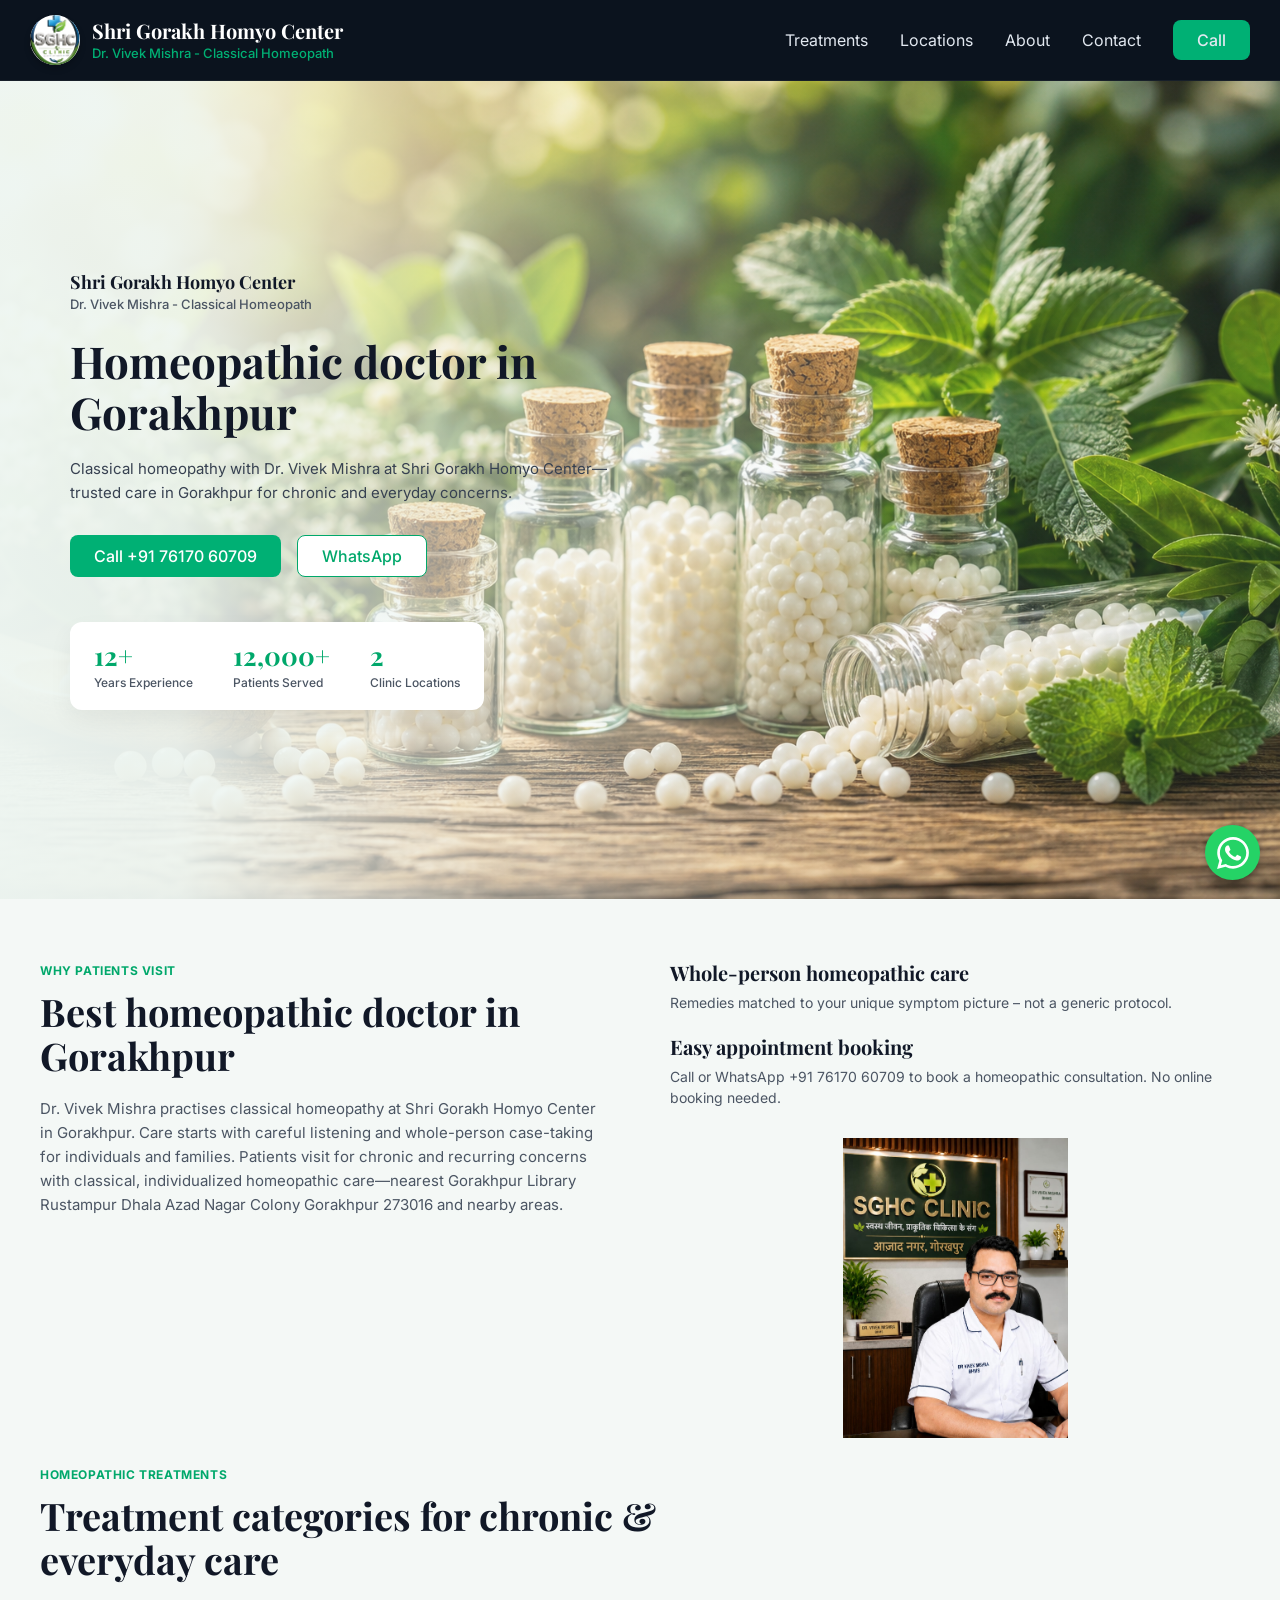
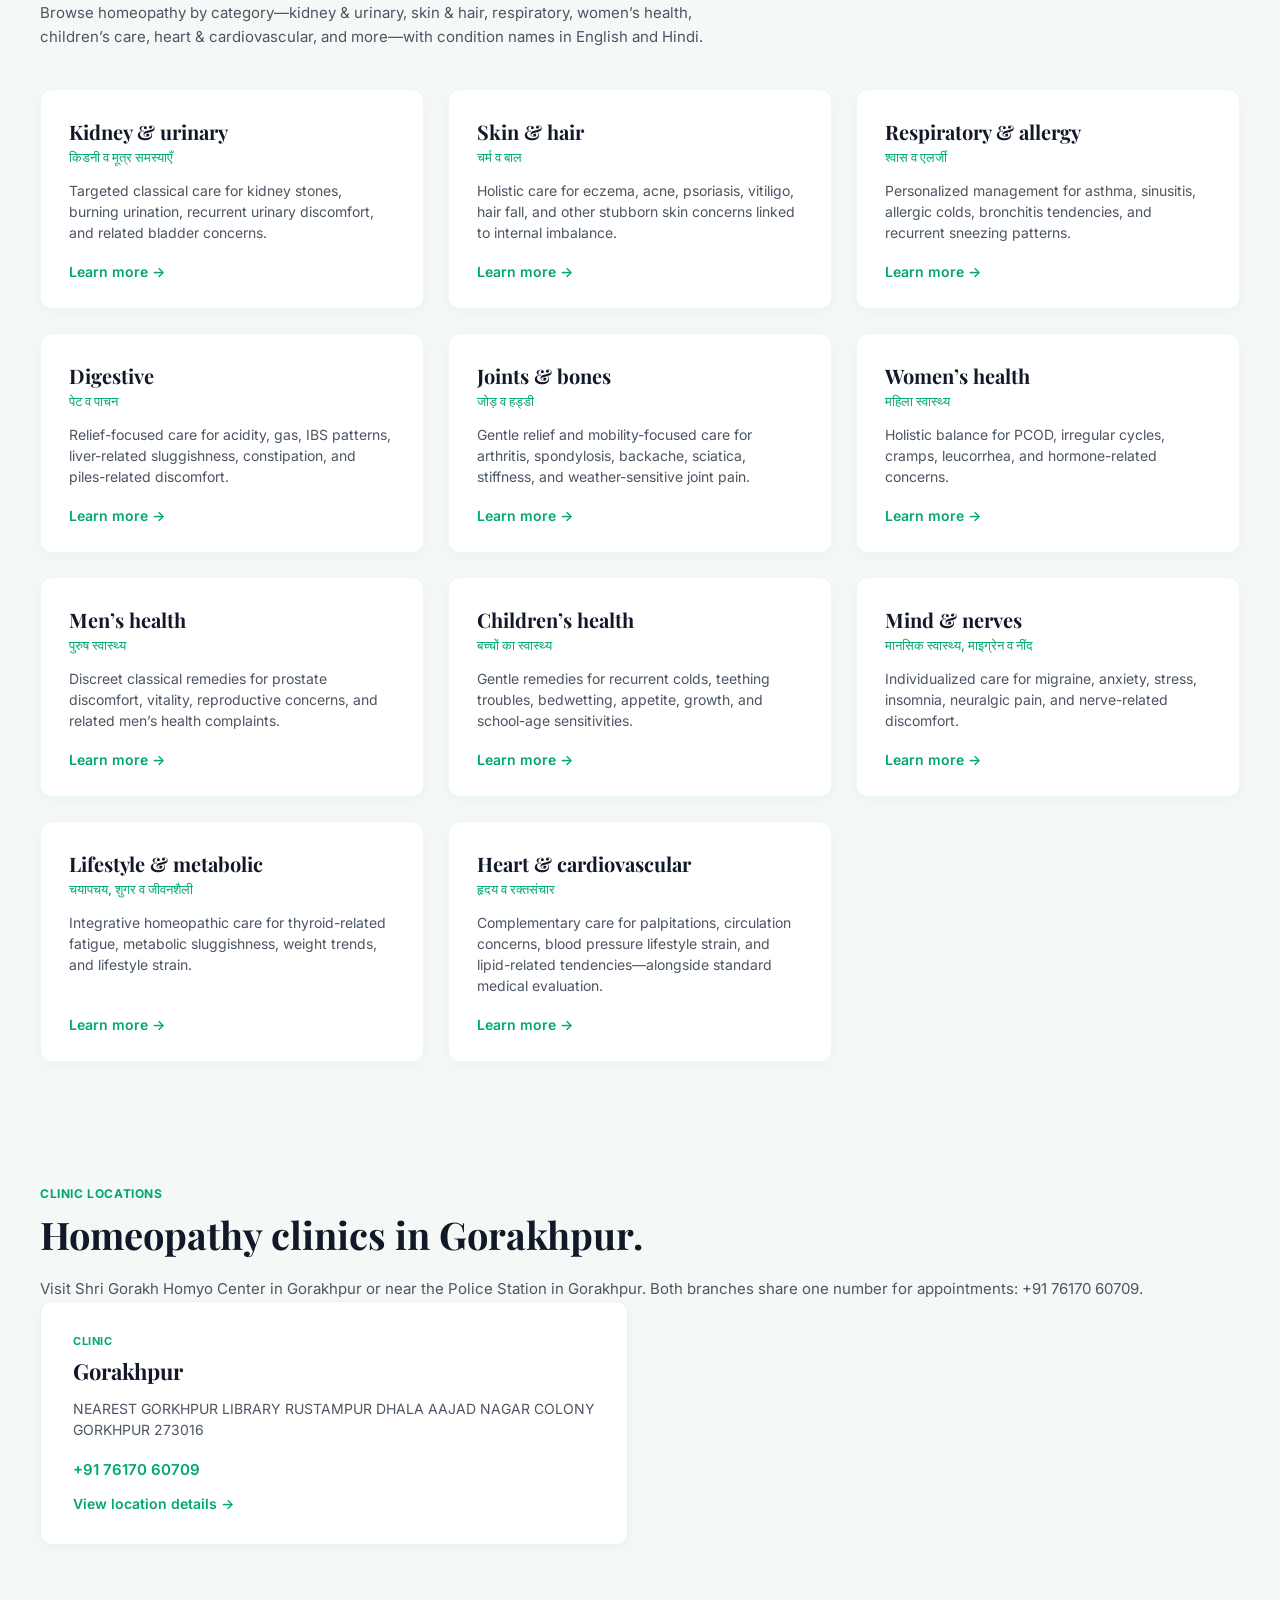
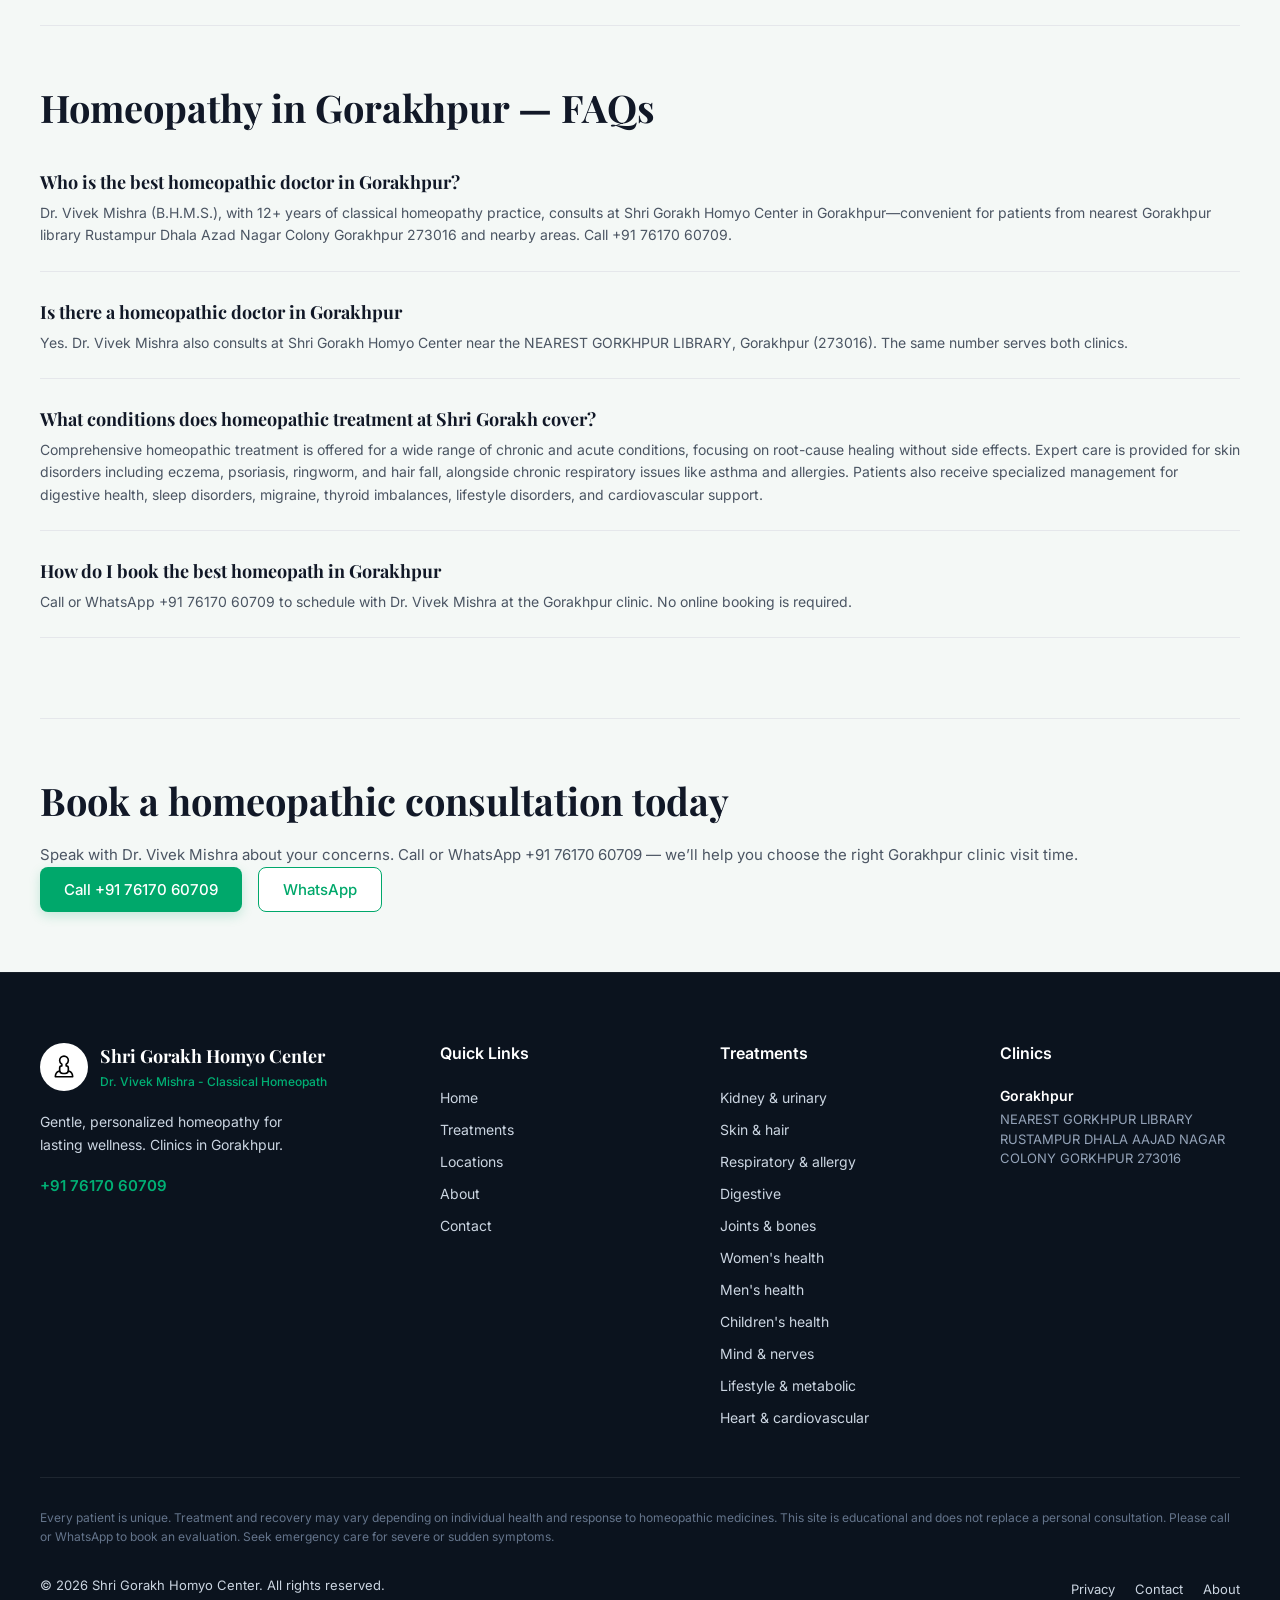
==== index.html @ b153a667 "ga" ====
<!DOCTYPE html>
<html lang="en">

<head>
    <meta charset="UTF-8">
    <meta name="viewport" content="width=device-width, initial-scale=1.0">
    <title>Shri Gorakh Homyo Center</title>
    <link
        href="https://fonts.googleapis.com/css2?family=Playfair+Display:wght@500;700&family=Inter:wght@400;500;600&display=swap"
        rel="stylesheet">
    <link rel="stylesheet" href="css/style.css">

</head>

<body>

    <header>
        <div class="brand-container">
            <div class="logo-wrapper">
                <a href="index.html">
                    <img src="image/logo.png" alt="Clinic Logo">
                </a>
            </div>
            <div class="brand-text">
                <h1>Shri Gorakh Homyo Center</h1>
                <p>Dr. Vivek Mishra - Classical Homeopath</p>
            </div>
        </div>

        <nav class="nav-links">
            <a href="treatments.html">Treatments</a>
            <a href="locations.html">Locations</a>
            <a href="about.html">About</a>
            <a href="contact.html">Contact</a>
            <a href="tel:+917617060709" class="btn-call">Call</a>
        </nav>

        <button class="menu-toggle" id="menuToggle" aria-label="Toggle Menu">
            <span></span>
            <span></span>
            <span></span>
        </button>
    </header>

    <div class="mobile-dropdown" id="mobileDropdown">
        <a href="treatments.html" class="nav-item">Treatments</a>
        <a href="locations.html" class="nav-item">Locations</a>
        <a href="about.html" class="nav-item">About</a>
        <a href="contact.html" class="nav-item">Contact</a>
        <a href="tel:+917617060709" class="btn-call">Call +91 76170 60709</a>
    </div>

    <section class="hero-section">
        <div class="hero-container">
            <div class="hero-content">
                <div class="hero-subtitle-top">Shri Gorakh Homyo Center</div>
                <div class="hero-doctor-name">Dr. Vivek Mishra - Classical Homeopath</div>

                <h1 class="hero-title">Homeopathic doctor in Gorakhpur</h1>

                <p class="hero-description">
                    Classical homeopathy with Dr. Vivek Mishra at Shri Gorakh Homyo Center—trusted care in Gorakhpur for
                    chronic and everyday concerns.
                </p>

                <div class="hero-buttons">
                    <a href="tel:+917617060709" class="btn-call">Call +91 76170 60709</a>
                    <a href="https://wa.me/917617060709" class="btn-whatsapp" target="_blank">WhatsApp</a>
                </div>

                <div class="hero-stats">
                    <div class="stat-item">
                        <span class="stat-number">12+</span>
                        <span class="stat-label">Years Experience</span>
                    </div>
                    <div class="stat-item">
                        <span class="stat-number">12,000+</span>
                        <span class="stat-label">Patients Served</span>
                    </div>
                    <div class="stat-item">
                        <span class="stat-number">2</span>
                        <span class="stat-label">Clinic Locations</span>
                    </div>
                </div>
            </div>
        </div>
    </section>


    <section class="clinic-sections-wrapper" id="treatments">
        <div class="why-visit-container">
            <div class="why-visit-left">
                <span class="section-tag">WHY PATIENTS VISIT</span>
                <h2 class="section-main-title">Best homeopathic doctor in Gorakhpur</h2>
                <p class="section-main-desc">
                    Dr. Vivek Mishra practises classical homeopathy at Shri Gorakh Homyo Center in Gorakhpur. Care
                    starts with careful listening and whole-person case-taking for individuals and families. Patients
                    visit for chronic and recurring concerns with classical, individualized homeopathic care—nearest
                    Gorakhpur Library Rustampur Dhala Azad Nagar Colony Gorakhpur 273016 and nearby areas. </p>
            </div>
            <div class="why-visit-right">
                <div class="feature-item">
                    <h3>Whole-person homeopathic care</h3>
                    <p>Remedies matched to your unique symptom picture – not a generic protocol.</p>
                </div>

                <div class="feature-item">
                    <h3>Easy appointment booking</h3>
                    <p>Call or WhatsApp +91 76170 60709 to book a homeopathic consultation. No online booking needed.
                    </p>
                </div>

                <!-- Added Image Container -->
                <div class="clinic-image-item">
                    <img src="image/image.jpeg" alt="Dr. Vivek Mishra consulting family at Shri Gorakh Homyo Center"
                        class="why-visit-img">
                </div>
            </div>
        </div>

        <div class="treatments-container">
            <div class="treatments-header">
                <span class="section-tag">HOMEOPATHIC TREATMENTS</span>
                <h2 class="section-main-title">Treatment categories for chronic & everyday care</h2>
                <p class="section-main-desc">
                    Browse homeopathy by category—kidney & urinary, skin & hair, respiratory, women’s health, children’s
                    care, heart & cardiovascular, and more—with condition names in English and Hindi.
                </p>
            </div>

            <div class="treatment-grid">
                <div class="treatment-card">
                    <h3>Kidney & urinary</h3>
                    <span class="hindi-text">किडनी व मूत्र समस्याएँ</span>
                    <p>Targeted classical care for kidney stones, burning urination, recurrent urinary discomfort, and
                        related bladder concerns.</p>
                    <a href="#learn-more" class="learn-more-link">Learn more &rarr;</a>
                </div>

                <div class="treatment-card">
                    <h3>Skin & hair</h3>
                    <span class="hindi-text">चर्म व बाल</span>
                    <p>Holistic care for eczema, acne, psoriasis, vitiligo, hair fall, and other stubborn skin concerns
                        linked to internal imbalance.</p>
                    <a href="#learn-more" class="learn-more-link">Learn more &rarr;</a>
                </div>

                <div class="treatment-card">
                    <h3>Respiratory & allergy</h3>
                    <span class="hindi-text">श्वास व एलर्जी</span>
                    <p>Personalized management for asthma, sinusitis, allergic colds, bronchitis tendencies, and
                        recurrent sneezing patterns.</p>
                    <a href="#learn-more" class="learn-more-link">Learn more &rarr;</a>
                </div>

                <div class="treatment-card">
                    <h3>Digestive</h3>
                    <span class="hindi-text">पेट व पाचन</span>
                    <p>Relief-focused care for acidity, gas, IBS patterns, liver-related sluggishness, constipation, and
                        piles-related discomfort.</p>
                    <a href="#learn-more" class="learn-more-link">Learn more &rarr;</a>
                </div>

                <div class="treatment-card">
                    <h3>Joints & bones</h3>
                    <span class="hindi-text">जोड़ व हड्डी</span>
                    <p>Gentle relief and mobility-focused care for arthritis, spondylosis, backache, sciatica,
                        stiffness, and weather-sensitive joint pain.</p>
                    <a href="#learn-more" class="learn-more-link">Learn more &rarr;</a>
                </div>

                <div class="treatment-card">
                    <h3>Women’s health</h3>
                    <span class="hindi-text">महिला स्वास्थ्य</span>
                    <p>Holistic balance for PCOD, irregular cycles, cramps, leucorrhea, and hormone-related concerns.
                    </p>
                    <a href="#learn-more" class="learn-more-link">Learn more &rarr;</a>
                </div>

                <div class="treatment-card">
                    <h3>Men’s health</h3>
                    <span class="hindi-text">पुरुष स्वास्थ्य</span>
                    <p>Discreet classical remedies for prostate discomfort, vitality, reproductive concerns, and related
                        men’s health complaints.</p>
                    <a href="#learn-more" class="learn-more-link">Learn more &rarr;</a>
                </div>

                <div class="treatment-card">
                    <h3>Children’s health</h3>
                    <span class="hindi-text">बच्चों का स्वास्थ्य</span>
                    <p>Gentle remedies for recurrent colds, teething troubles, bedwetting, appetite, growth, and
                        school-age sensitivities.</p>
                    <a href="#learn-more" class="learn-more-link">Learn more &rarr;</a>
                </div>

                <div class="treatment-card">
                    <h3>Mind & nerves</h3>
                    <span class="hindi-text">मानसिक स्वास्थ्य, माइग्रेन व नींद</span>
                    <p>Individualized care for migraine, anxiety, stress, insomnia, neuralgic pain, and nerve-related
                        discomfort.</p>
                    <a href="#learn-more" class="learn-more-link">Learn more &rarr;</a>
                </div>

                <div class="treatment-card">
                    <h3>Lifestyle & metabolic</h3>
                    <span class="hindi-text">चयापचय, शुगर व जीवनशैली</span>
                    <p>Integrative homeopathic care for thyroid-related fatigue, metabolic sluggishness, weight trends,
                        and lifestyle strain.</p>
                    <a href="#learn-more" class="learn-more-link">Learn more &rarr;</a>
                </div>

                <div class="treatment-card">
                    <h3>Heart & cardiovascular</h3>
                    <span class="hindi-text">हृदय व रक्तसंचार</span>
                    <p>Complementary care for palpitations, circulation concerns, blood pressure lifestyle strain, and
                        lipid-related tendencies—alongside standard medical evaluation.</p>
                    <a href="#learn-more" class="learn-more-link">Learn more &rarr;</a>
                </div>
            </div>
        </div>
    </section>

    <style>
        /* CSS to style the newly added image nicely within your layout */
        .why-visit-right {
            display: flex;
            flex-direction: column;
            gap: 20px;
        }

        .clinic-image-item {
            width: 100%;
            margin-top: 10px;
            border-radius: 8px;
            overflow: hidden;
        }

        .why-visit-img {
            width: 100%;
            height: 300px;
            display: block;
            object-fit: contain;
            border-radius: 8px;
        }
    </style>

    <!-- Clinic Locations, FAQ & Booking Section -->
    <div class="clinic-complete-section" id="locations">

        <!-- 1. Clinic Locations Section -->
        <div class="locations-wrapper">
            <span class="section-tag">CLINIC LOCATIONS</span>
            <h2 class="section-main-title">Homeopathy clinics in Gorakhpur.</h2>
            <p class="section-main-desc">
                Visit Shri Gorakh Homyo Center in Gorakhpur or near the Police Station in Gorakhpur. Both branches share
                one number for appointments: +91 76170 60709.
            </p>

            <div class="location-cards-grid">
                <!-- Card 1: Gorakhpur -->
                <div class="location-card">
                    <span class="card-tag">CLINIC</span>
                    <h3>Gorakhpur</h3>
                    <p class="address-text">NEAREST GORKHPUR LIBRARY RUSTAMPUR DHALA AAJAD NAGAR COLONY GORKHPUR 273016
                    </p>
                    <a href="tel:+917617060709" class="phone-link">+91 76170 60709</a>
                    <a href="#gorakhpur-details" class="details-link">View location details &rarr;</a>
                </div>
            </div>
        </div>

        <!-- 2. FAQs Section -->
        <div class="faq-wrapper" id="about">
            <h2 class="section-main-title faq-main-title">Homeopathy in Gorakhpur — FAQs</h2>

            <div class="faq-list">
                <!-- FAQ Item 1 -->
                <div class="faq-item">
                    <h3>Who is the best homeopathic doctor in Gorakhpur?</h3>
                    <p>Dr. Vivek Mishra (B.H.M.S.), with 12+ years of classical homeopathy practice, consults at Shri
                        Gorakh Homyo Center in Gorakhpur—convenient for patients from nearest Gorakhpur library
                        Rustampur Dhala Azad Nagar Colony Gorakhpur 273016 and nearby areas. Call +91 76170 60709.</p>
                </div>



                <!-- FAQ Item 2 -->
                <div class="faq-item">
                    <h3>Is there a homeopathic doctor in Gorakhpur</h3>
                    <p>Yes. Dr. Vivek Mishra also consults at Shri Gorakh Homyo Center near the NEAREST GORKHPUR
                        LIBRARY, Gorakhpur (273016). The same number serves both clinics.</p>
                </div>

                <!-- FAQ Item 4 -->
                <div class="faq-item">
                    <h3>What conditions does homeopathic treatment at Shri Gorakh cover?</h3>
                    <p>Comprehensive homeopathic treatment is offered for a wide range of chronic and acute conditions,
                        focusing on root-cause healing without side effects. Expert care is provided for skin disorders
                        including eczema, psoriasis, ringworm, and hair fall, alongside chronic respiratory issues like
                        asthma and allergies. Patients also receive specialized management for digestive health, sleep
                        disorders, migraine, thyroid imbalances, lifestyle disorders, and cardiovascular support.</p>
                </div>

                <!-- FAQ Item 5 -->
                <div class="faq-item">
                    <h3>How do I book the best homeopath in Gorakhpur</h3>
                    <p>Call or WhatsApp +91 76170 60709 to schedule with Dr. Vivek Mishra at the Gorakhpur clinic. No
                        online booking is required.</p>
                </div>
            </div>
        </div>

        <!-- 3. Final Call to Action Section -->
        <div class="cta-banner" id="contact">
            <h2 class="section-main-title">Book a homeopathic consultation today</h2>
            <p class="section-main-desc">
                Speak with Dr. Vivek Mishra about your concerns. Call or WhatsApp +91 76170 60709 — we’ll help you
                choose the right Gorakhpur clinic visit time.
            </p>
            <div class="cta-buttons">
                <a href="tel:+917617060709" class="btn btn-call">Call +91 76170 60709</a>
                <a href="https://wa.me/917617060709" class="btn btn-whatsapp" target="_blank">WhatsApp</a>
            </div>
        </div>

    </div>

    <!-- Footer Section HTML -->
    <footer class="site-footer">
        <div class="footer-container">

            <!-- Top Columns -->
            <div class="footer-top">

                <!-- Column 1: Brand Info -->
                <div class="footer-brand">
                    <div class="footer-logo-row">
                        <div class="footer-logo-icon">
                            <svg viewBox='0 0 24 24' fill='none' stroke='#000000' stroke-width='1.5'
                                stroke-linecap='round' stroke-linejoin='round' xmlns='http://www.w3.org/2000/svg'
                                width="26" height="26">
                                <path
                                    d='M12 2a4 4 0 0 0-4 4c0 1.5.8 2.8 2 3.5V11a2 2 0 0 0-2 2v2a3 3 0 0 0 3 3h2a3 3 0 0 0 3-3v-2a2 2 0 0 0-2-2v-1.5c1.2-.7 2-2 2-3.5a4 4 0 0 0-4-4z' />
                                <path d='M7 16c-2 1-3 3-3 5h16c0-2-1-4-3-5' />
                            </svg>
                        </div>
                        <div class="footer-brand-text">
                            <h3>Shri Gorakh Homyo Center</h3>
                            <span>Dr. Vivek Mishra - Classical Homeopath</span>
                        </div>
                    </div>
                    <p class="footer-desc">Gentle, personalized homeopathy for lasting wellness. Clinics in Gorakhpur.
                    </p>
                    <a href="tel:+917617060709" class="footer-phone">+91 76170 60709</a>
                </div>

                <!-- Column 2: Quick Links -->
                <div>
                    <h4 class="footer-heading">Quick Links</h4>
                    <ul class="footer-links">
                        <li><a href="#">Home</a></li>
                        <li><a href="#treatments">Treatments</a></li>
                        <li><a href="#locations">Locations</a></li>
                        <li><a href="#about">About</a></li>
                        <li><a href="#contact">Contact</a></li>
                    </ul>
                </div>

                <!-- Column 3: Treatments -->
                <div>
                    <h4 class="footer-heading">Treatments</h4>
                    <ul class="footer-links">
                        <li><a href="#treatments">Kidney & urinary</a></li>
                        <li><a href="#treatments">Skin & hair</a></li>
                        <li><a href="#treatments">Respiratory & allergy</a></li>
                        <li><a href="#treatments">Digestive</a></li>
                        <li><a href="#treatments">Joints & bones</a></li>
                        <li><a href="#treatments">Women's health</a></li>
                        <li><a href="#treatments">Men's health</a></li>
                        <li><a href="#treatments">Children's health</a></li>
                        <li><a href="#treatments">Mind & nerves</a></li>
                        <li><a href="#treatments">Lifestyle & metabolic</a></li>
                        <li><a href="#treatments">Heart & cardiovascular</a></li>
                    </ul>
                </div>

                <!-- Column 4: Clinics -->
                <div>
                    <h4 class="footer-heading">Clinics</h4>
                    <div class="clinic-location">
                        <h4>Gorakhpur</h4>
                        <p>NEAREST GORKHPUR LIBRARY RUSTAMPUR DHALA AAJAD NAGAR COLONY GORKHPUR 273016</p>
                    </div>
                </div>

            </div>

            <div class="footer-divider"></div>

            <!-- Bottom Section -->
            <div class="footer-bottom">
                <p class="footer-disclaimer">
                    Every patient is unique. Treatment and recovery may vary depending on individual health and response
                    to homeopathic medicines. This site is educational and does not replace a personal consultation.
                    Please call or WhatsApp to book an evaluation. Seek emergency care for severe or sudden symptoms.
                </p>

                <div class="footer-meta">
                    <div class="copyright">
                        <p>&copy; <span id="currentYear">2026</span> Shri Gorakh Homyo Center. All rights reserved.</p>
                    </div>

                    <div class="bottom-links">
                        <a href="#about">Privacy</a>
                        <a href="#contact">Contact</a>
                        <a href="#about">About</a>
                    </div>
                </div>
            </div>

        </div>
    </footer>

    <!-- Floating WhatsApp Button -->
    <a href="https://wa.me/917617060709" class="whatsapp-float" target="_blank" aria-label="WhatsApp Chat">
        <svg viewBox="0 0 24 24">
            <path
                d="M.057 24l1.687-6.163c-1.041-1.804-1.588-3.849-1.587-5.946.003-6.556 5.338-11.891 11.893-11.891 3.181.001 6.167 1.24 8.413 3.488 2.245 2.248 3.481 5.236 3.48 8.414-.003 6.557-5.338 11.892-11.893 11.892-1.99-.001-3.951-.5-5.688-1.448l-6.305 1.654zm6.597-3.807c1.676.995 3.276 1.591 5.392 1.592 5.448 0 9.886-4.434 9.889-9.885.002-5.462-4.415-9.89-9.881-9.892-5.452 0-9.887 4.434-9.889 9.884-.001 2.225.651 3.891 1.746 5.634l-.999 3.648 3.742-.981zm11.387-5.464c-.074-.124-.272-.198-.57-.347-.297-.149-1.758-.868-2.031-.967-.272-.099-.47-.149-.669.198-.198.347-.764.967-.937 1.165-.173.198-.347.223-.644.074-.297-.149-1.255-.462-2.39-1.475-.883-.788-1.48-1.761-1.653-2.059-.173-.297-.018-.458.13-.606.134-.133.297-.347.446-.521.151-.172.2-.296.3-.495.099-.198.05-.372-.025-.521-.075-.148-.669-1.611-.916-2.206-.242-.579-.487-.501-.669-.51l-.57-.01c-.198 0-.52.074-.792.372s-1.04 1.016-1.04 2.479 1.065 2.876 1.213 3.074c.149.198 2.095 3.2 5.076 4.487.709.306 1.263.489 1.694.626.712.226 1.36.194 1.872.118.571-.085 1.758-.719 2.006-1.413.248-.695.248-1.29.173-1.414z" />
        </svg>
    </a>

    <!-- JavaScript for dynamic year & smooth scroll functionality -->
    <script>
        document.addEventListener("DOMContentLoaded", function () {
            // Auto-update copyright year
            const yearElement = document.getElementById("currentYear");
            if (yearElement) {
                yearElement.textContent = new Date().getFullYear();
            }

            // Mobile menu toggle functionality
            const menuToggle = document.getElementById('menuToggle');
            const mobileDropdown = document.getElementById('mobileDropdown');

            if (menuToggle && mobileDropdown) {
                menuToggle.addEventListener('click', () => {
                    menuToggle.classList.toggle('active');
                    mobileDropdown.classList.toggle('active');
                });

                // Close mobile dropdown when a link inside it is clicked
                mobileDropdown.querySelectorAll('a').forEach(link => {
                    link.addEventListener('click', () => {
                        menuToggle.classList.remove('active');
                        mobileDropdown.classList.remove('active');
                    });
                });
            }

            // Smooth scroll for anchor links
            document.querySelectorAll('a[href^="#"]').forEach(anchor => {
                anchor.addEventListener('click', function (e) {
                    const targetId = this.getAttribute('href');
                    if (targetId === '#') return;

                    const target = document.querySelector(targetId);
                    if (target) {
                        e.preventDefault();
                        target.scrollIntoView({
                            behavior: 'smooth'
                        });
                    }
                });
            });
        });
    </script>
</body>

</html>
---- css/style.css ----
* {
            margin: 0;
            padding: 0;
            box-sizing: border-box;
        }

        body {
            font-family: 'Inter', sans-serif;
            background-color: #0b131e;
        }

        /* Header Styles */
        header {
            background-color: #0b131e;
            padding: 15px 30px;
            display: flex;
            justify-content: space-between;
            align-items: center;
            border-bottom: 1px solid rgba(255, 255, 255, 0.05);
            position: relative;
            z-index: 10;
        }

        .brand-container {
            display: flex;
            align-items: center;
            gap: 12px;
        }

        .logo-wrapper {
            width: 50px;
            height: 50px;
            min-width: 50px;
            border-radius: 50%;
            background-color: #ffffff;
            display: flex;
            justify-content: center;
            align-items: center;
            box-shadow: 0 4px 6px rgba(0, 0, 0, 0.2);
            overflow: hidden;
        }

        .logo-wrapper img {
            width:62px;
            height: 62px;
            object-fit: contain;
        }

        .brand-text h1 {
            font-family: 'Playfair Display', serif;
            color: #ffffff;
            font-size: 20px;
            font-weight: 700;
            line-height: 1.2;
        }

        .brand-text p {
            color: #00b074;
            font-size: 13px;
            font-weight: 500;
            margin-top: 2px;
            line-height: 1.3;
        }

        .nav-links {
            display: flex;
            align-items: center;
            gap: 32px;
        }

        .nav-links a {
            text-decoration: none;
            color: #e2e8f0;
            font-size: 16px;
            transition: color 0.3s ease;
        }

        .nav-links a:hover {
            background-color: #00b074;
        }

        .btn-call {
            background-color: #00b074;
            color: #ffffff;
            border: none;
            padding: 10px 24px;
            font-size: 16px;
            font-weight: 500;
            border-radius: 8px;
            cursor: pointer;
            text-decoration: none;
            transition: background-color 0.3s ease;
            display: inline-flex;
            align-items: center;
            justify-content: center;
        }

        .btn-call:hover {
            background-color: #009662;
        }

        /* Mobile Toggle Button */
        .menu-toggle {
            display: none;
            background: transparent;
            border: 1px solid rgba(255, 255, 255, 0.15);
            border-radius: 12px;
            width: 46px;
            height: 46px;
            flex-direction: column;
            justify-content: center;
            align-items: center;
            gap: 5px;
            cursor: pointer;
        }

        .menu-toggle span {
            display: block;
            width: 20px;
            height: 2px;
            background-color: #ffffff;
            transition: all 0.3s ease;
        }

        .menu-toggle.active span:nth-child(1) {
            transform: translateY(7px) rotate(45deg);
        }
        .menu-toggle.active span:nth-child(2) {
            opacity: 0;
        }
        .menu-toggle.active span:nth-child(3) {
            transform: translateY(-7px) rotate(-45deg);
        }

        /* Mobile Dropdown Menu */
        .mobile-dropdown {
            display: none;
            flex-direction: column;
            background-color: #0b131e;
            padding: 20px;
            border-top: 1px solid rgba(255, 255, 255, 0.05);
            gap: 20px;
            position: relative;
            z-index: 10;
        }

        .mobile-dropdown.active {
            display: flex;
        }

        .mobile-dropdown a.nav-item {
            text-decoration: none;
            color: #e2e8f0;
            font-size: 18px;
        }

        .mobile-dropdown .btn-call {
            text-align: center;
            width: 100%;
            padding: 14px;
        }

        /* Hero Section Styles */
        .hero-section {
            position: relative;
            width: 100%;
            min-height: calc(100vh - 82px);
            background-image: url('/image/hero-homeopathy-vials.png');
            background-size: cover;
            background-position: center;
            display: flex;
            align-items: center;
            overflow: hidden;
            padding: 60px 0;
        }

        .hero-section::before {
            content: '';
            position: absolute;
            top: 0;
            left: 0;
            width: 100%;
            height: 100%;
            background: linear-gradient(90deg, 
                rgba(238, 246, 242, 0.98) 0%, 
                rgba(238, 246, 242, 0.95) 14%, 
                rgba(238, 246, 242, 0.5) 38%, 
                rgba(238, 246, 242, 0.1) 75%);
            z-index: 1;
        }

        .hero-container {
            position: relative;
            z-index: 2;
            max-width: 1200px;
            margin: 0 auto;
            padding: 0 30px;
            width: 100%;
        }

        .hero-content {
            max-width: 580px;
        }

        .hero-subtitle-top {
            font-family: 'Playfair Display', serif;
            font-size: 18px;
            font-weight: 700;
            color: #111827;
            margin-bottom: 2px;
        }

        .hero-doctor-name {
            font-size: 13px;
            font-weight: 500;
            color: #4b5563;
            margin-bottom: 24px;
        }

        .hero-title {
            font-family: 'Playfair Display', serif;
            font-size: 44px;
            font-weight: 700;
            color: #111827;
            line-height: 1.15;
            margin-bottom: 20px;
        }

        .hero-description {
            font-size: 15px;
            line-height: 1.6;
            color: #374151;
            margin-bottom: 30px;
        }

        .hero-buttons {
            display: flex;
            gap: 16px;
            margin-bottom: 45px;
            flex-wrap: wrap;
        }

        .btn-whatsapp {
            display: inline-flex;
            align-items: center;
            justify-content: center;
            padding: 10px 24px;
            font-size: 16px;
            font-weight: 500;
            border-radius: 8px;
            text-decoration: none;
            background-color: #ffffff;
            color: #00a86b;
            border: 1px solid #00a86b;
            transition: background-color 0.3s ease;
        }

        .btn-whatsapp:hover {
            background-color: #f0fdf4;
        }

        /* Stats Box */
        .hero-stats {
            display: flex;
            gap: 40px;
            background: #ffffff;
            padding: 20px 24px;
            border-radius: 12px;
            box-shadow: 0 10px 25px rgba(0, 0, 0, 0.05);
            width: fit-content;
        }

        .stat-item {
            display: flex;
            flex-direction: column;
        }

        .stat-number {
            font-family: 'Playfair Display', serif;
            font-size: 26px;
            font-weight: 700;
            color: #00a86b;
            line-height: 1.1;
        }

        .stat-label {
            font-size: 12px;
            color: #4b5563;
            margin-top: 4px;
            font-weight: 500;
        }

        /* Floating WhatsApp Icon */
        .whatsapp-float {
            position: fixed;
            bottom: 20px;
            right: 20px;
            background-color: #25d366;
            color: white;
            width: 55px;
            height: 55px;
            border-radius: 50%;
            display: flex;
            align-items: center;
            justify-content: center;
            box-shadow: 0 4px 10px rgba(0,0,0,0.3);
            z-index: 100;
            text-decoration: none;
        }

        .whatsapp-float svg {
            width: 32px;
            height: 32px;
            fill: #ffffff;
        }

        /* Scoped Styles for the Section */
        .clinic-sections-wrapper {
            font-family: 'Inter', sans-serif;
            background-color: #f4f8f6;
            color: #111827;
            padding: 60px 20px;
            width: 100%;
            box-sizing: border-box;
        }

        /* Common Tag & Titles */
        .section-tag {
            display: inline-block;
            font-size: 12px;
            font-weight: 700;
            letter-spacing: 0.05em;
            color: #00a86b;
            margin-bottom: 12px;
            text-transform: uppercase;
        }

        .section-main-title {
            font-family: 'Playfair Display', serif;
            font-size: 38px;
            font-weight: 700;
            line-height: 1.15;
            color: #111827;
            margin-bottom: 20px;
        }

        .section-main-desc {
            font-size: 15px;
            line-height: 1.6;
            color: #4b5563;
        }

        /* Why Patients Visit Section layout */
        .why-visit-container {
            max-width: 1200px;
            margin: 0 auto 25px auto;
            display: grid;
            grid-template-columns: 1fr 1fr;
            gap: 60px;
            align-items: start;
        }

        .why-visit-right {
            display: flex;
            flex-direction: column;
            gap: 32px;
        }

        .feature-item h3 {
            font-family: 'Playfair Display', serif;
            font-size: 20px;
            font-weight: 700;
            color: #111827;
            margin-bottom: 6px;
        }

        .feature-item p {
            font-size: 14px;
            line-height: 1.5;
            color: #4b5563;
        }

        /* Treatments Section Layout */
        .treatments-container {
            max-width: 1200px;
            margin: 0 auto;
        }

        .treatments-header {
            max-width: 700px;
            margin-bottom: 40px;
        }

        /* Treatment Grid Layout */
        .treatment-grid {
            display: grid;
            grid-template-columns: repeat(3, 1fr);
            gap: 24px;
        }

        .treatment-card {
            background: #ffffff;
            padding: 28px;
            border-radius: 12px;
            box-shadow: 0 4px 15px rgba(0, 0, 0, 0.03);
            border: 1px solid rgba(0, 168, 107, 0.08);
            display: flex;
            flex-direction: column;
            justify-content: space-between;
            transition: transform 0.2s ease, box-shadow 0.2s ease;
        }

        .treatment-card:hover {
            transform: translateY(-3px);
            box-shadow: 0 8px 25px rgba(0, 168, 107, 0.08);
        }

        .treatment-card h3 {
            font-family: 'Playfair Display', serif;
            font-size: 20px;
            font-weight: 700;
            color: #111827;
            margin-bottom: 4px;
        }

        .hindi-text {
            font-size: 13px;
            color: #00a86b;
            font-weight: 500;
            margin-bottom: 14px;
            display: block;
        }

        .treatment-card p {
            font-size: 14px;
            line-height: 1.5;
            color: #4b5563;
            margin-bottom: 20px;
        }

        .learn-more-link {
            font-size: 14px;
            font-weight: 600;
            color: #00a86b;
            text-decoration: none;
            display: inline-flex;
            align-items: center;
            gap: 6px;
            margin-top: auto;
        }

        .learn-more-link:hover {
            text-decoration: underline;
        }

        /* Scoped Container Styles for Complete Section */
        .clinic-complete-section {
            font-family: 'Inter', sans-serif;
            background-color: #f4f8f6;
            color: #111827;
            padding: 60px 20px;
            width: 100%;
            box-sizing: border-box;
        }

        /* 1. Locations Styling */
        .locations-wrapper {
            max-width: 1200px;
            margin: 0 auto 80px auto;
        }

        .location-cards-grid {
            display: grid;
            grid-template-columns: repeat(2, 1fr);
            gap: 24px;
        }

        .location-card {
            background: #ffffff;
            padding: 32px;
            border-radius: 12px;
            box-shadow: 0 4px 15px rgba(0, 0, 0, 0.03);
            border: 1px solid rgba(0, 168, 107, 0.1);
            display: flex;
            flex-direction: column;
        }

        .card-tag {
            font-size: 11px;
            font-weight: 700;
            letter-spacing: 0.05em;
            color: #00a86b;
            margin-bottom: 8px;
        }

        .location-card h3 {
            font-family: 'Playfair Display', serif;
            font-size: 22px;
            font-weight: 700;
            color: #111827;
            margin-bottom: 12px;
        }

        .address-text {
            font-size: 14px;
            line-height: 1.5;
            color: #4b5563;
            margin-bottom: 20px;
        }

        .phone-link {
            font-size: 15px;
            font-weight: 600;
            color: #00a86b;
            text-decoration: none;
            margin-bottom: 16px;
            display: inline-block;
        }

        .details-link {
            font-size: 14px;
            font-weight: 600;
            color: #00a86b;
            text-decoration: none;
            display: inline-flex;
            align-items: center;
            gap: 6px;
            margin-top: auto;
        }

        .details-link:hover, .phone-link:hover {
            text-decoration: underline;
        }

        /* 2. FAQ Styling */
        .faq-wrapper {
            max-width: 1200px;
            margin: 0 auto 80px auto;
            border-top: 1px solid #e5e7eb;
            padding-top: 60px;
        }

        .faq-main-title {
            margin-bottom: 40px;
        }

        .faq-list {
            display: flex;
            flex-direction: column;
            gap: 28px;
        }

        .faq-item {
            border-bottom: 1px solid #e5e7eb;
            padding-bottom: 24px;
        }

        .faq-item h3 {
            font-family: 'Playfair Display', serif;
            font-size: 18px;
            font-weight: 700;
            color: #111827;
            margin-bottom: 8px;
        }

        .faq-item p {
            font-size: 14px;
            line-height: 1.6;
            color: #4b5563;
        }

        /* 3. CTA Banner Styling */
        .cta-banner {
            max-width: 1200px;
            margin: 0 auto;
            border-top: 1px solid #e5e7eb;
            padding-top: 60px;
        }

        .cta-buttons {
            display: flex;
            gap: 16px;
            flex-wrap: wrap;
        }

        .btn {
            display: inline-flex;
            align-items: center;
            justify-content: center;
            padding: 12px 24px;
            font-size: 15px;
            font-weight: 500;
            border-radius: 8px;
            text-decoration: none;
            cursor: pointer;
            transition: all 0.3s ease;
        }

        .cta-banner .btn-call {
            background-color: #00a86b;
            color: #ffffff;
            box-shadow: 0 4px 12px rgba(0, 168, 107, 0.2);
        }

        .cta-banner .btn-call:hover {
            background-color: #008f5a;
        }

        .cta-banner .btn-whatsapp {
            background-color: #ffffff;
            color: #00a86b;
            border: 1px solid #00a86b;
        }

        .cta-banner .btn-whatsapp:hover {
            background-color: #f0fdf4;
        }

        /* Scoped CSS for Footer */
        .site-footer {
            background-color: #0b131e;
            color: #94a3b8;
            font-family: 'Inter', sans-serif;
            padding: 70px 20px 30px;
            position: relative;
            border-top: 1px solid rgba(255, 255, 255, 0.05);
        }

        .footer-container {
            max-width: 1200px;
            margin: 0 auto;
        }

        .footer-top {
            display: grid;
            grid-template-columns: 1.5fr 1fr 1fr 1fr;
            gap: 40px;
            margin-bottom: 50px;
        }

        .footer-brand {
            display: flex;
            flex-direction: column;
            gap: 20px;
        }

        .footer-logo-row {
            display: flex;
            align-items: center;
            gap: 12px;
        }

        .footer-logo-icon {
            width: 48px;
            height: 48px;
            min-width: 48px;
            border-radius: 50%;
            background-color: #ffffff;
            display: flex;
            justify-content: center;
            align-items: center;
        }

        .footer-brand-text h3 {
            font-family: 'Playfair Display', serif;
            color: #ffffff;
            font-size: 18px;
            font-weight: 700;
            margin-bottom: 2px;
        }

        .footer-brand-text span {
            color: #00b074;
            font-size: 12px;
            font-weight: 500;
        }

        .footer-desc {
            font-size: 14px;
            line-height: 1.6;
            color: #cbd5e1;
            max-width: 280px;
        }

        .footer-phone {
            color: #00b074;
            font-weight: 600;
            text-decoration: none;
            font-size: 15px;
        }

        .footer-heading {
            color: #ffffff;
            font-size: 16px;
            font-weight: 600;
            margin-bottom: 24px;
        }

        .footer-links {
            list-style: none;
            padding: 0;
            margin: 0;
            display: flex;
            flex-direction: column;
            gap: 12px;
        }

        .footer-links a {
            color: #cbd5e1;
            text-decoration: none;
            font-size: 14px;
            transition: color 0.3s ease;
        }

        .footer-links a:hover {
            color: #00b074;
        }

        .clinic-location {
            margin-bottom: 20px;
        }

        .clinic-location h4 {
            color: #ffffff;
            font-size: 14px;
            font-weight: 600;
            margin-bottom: 6px;
        }

        .clinic-location p {
            font-size: 13px;
            line-height: 1.5;
            color: #94a3b8;
        }

        .footer-divider {
            height: 1px;
            background-color: rgba(255, 255, 255, 0.08);
            margin: 40px 0 30px;
        }

        .footer-disclaimer {
            font-size: 12px;
            line-height: 1.6;
            color: #64748b;
            margin-bottom: 30px;
        }

        .footer-meta {
            display: flex;
            justify-content: space-between;
            align-items: flex-end;
            flex-wrap: wrap;
            gap: 20px;
        }

        .copyright p {
            font-size: 13px;
            color: #cbd5e1;
            margin-bottom: 4px;
        }

        .credit {
            font-size: 12px;
            color: #64748b;
        }

        .text-green {
            color: #00b074;
            text-decoration: none;
        }

        .bottom-links {
            display: flex;
            gap: 20px;
        }

        .bottom-links a {
            color: #cbd5e1;
            font-size: 13px;
            text-decoration: none;
            transition: color 0.3s;
        }

        .bottom-links a:hover {
            color: #00b074;
        }

        /* Responsive Media Query for Mobile (max-width: 768px) */
        @media (max-width: 768px) {
            header {
                padding: 15px 20px;
            }

            .nav-links {
                display: none;
            }

            .menu-toggle {
                display: flex;
            }

            .brand-text h1 {
                font-size: 16px;
                max-width: 170px;
            }

            .brand-text p {
                font-size: 11px;
                max-width: 175px;
            }

            .hero-section {
                background-position: 75% center;
                padding: 30px 0;
            }

            .hero-container {
                padding: 0 20px;
            }

            .hero-title {
                font-size: 32px;
            }

            .hero-buttons {
                flex-direction: column;
                gap: 12px;
            }

            .hero-buttons .btn-call, .hero-buttons .btn-whatsapp {
                width: 100%;
                text-align: center;
            }

            .hero-stats {
                width: 100%;
                justify-content: space-between;
                gap: 10px;
                padding: 16px;
            }

            .stat-number {
                font-size: 22px;
            }

            .why-visit-container {
                grid-template-columns: 1fr;
                gap: 40px;
            }

            .treatment-grid {
                grid-template-columns: 1fr;
            }

            .section-main-title {
                font-size: 28px;
            }

            .location-cards-grid {
                grid-template-columns: 1fr;
            }

            .cta-buttons {
                flex-direction: column;
                gap: 12px;
            }

            .cta-buttons .btn {
                width: 100%;
                text-align: center;
            }

            .clinic-complete-section, .clinic-sections-wrapper {
                padding: 40px 16px;
            }

            .footer-top {
                grid-template-columns: 1fr;
                gap: 35px;
            }
            
            .footer-meta {
                flex-direction: column;
                align-items: flex-start;
                gap: 20px;
            }

            .site-footer {
                padding: 50px 20px 80px;
            }
        }
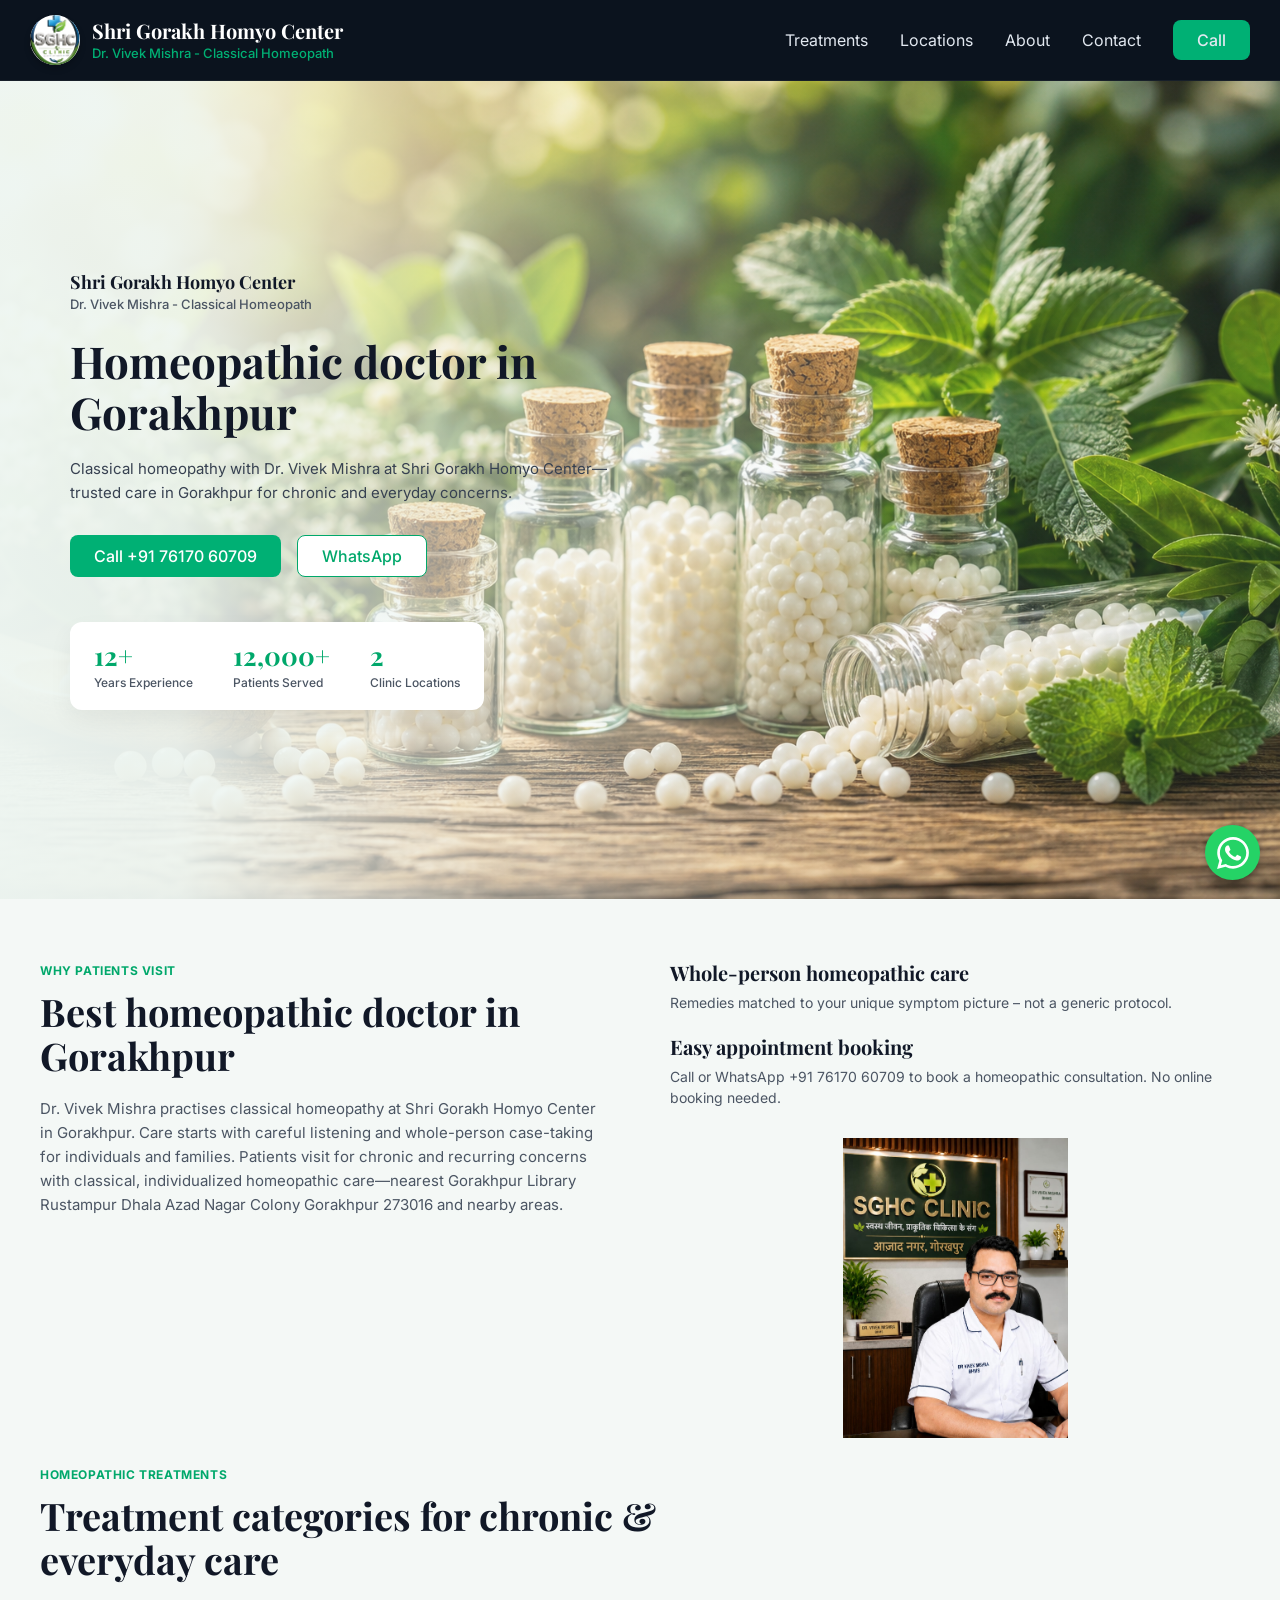
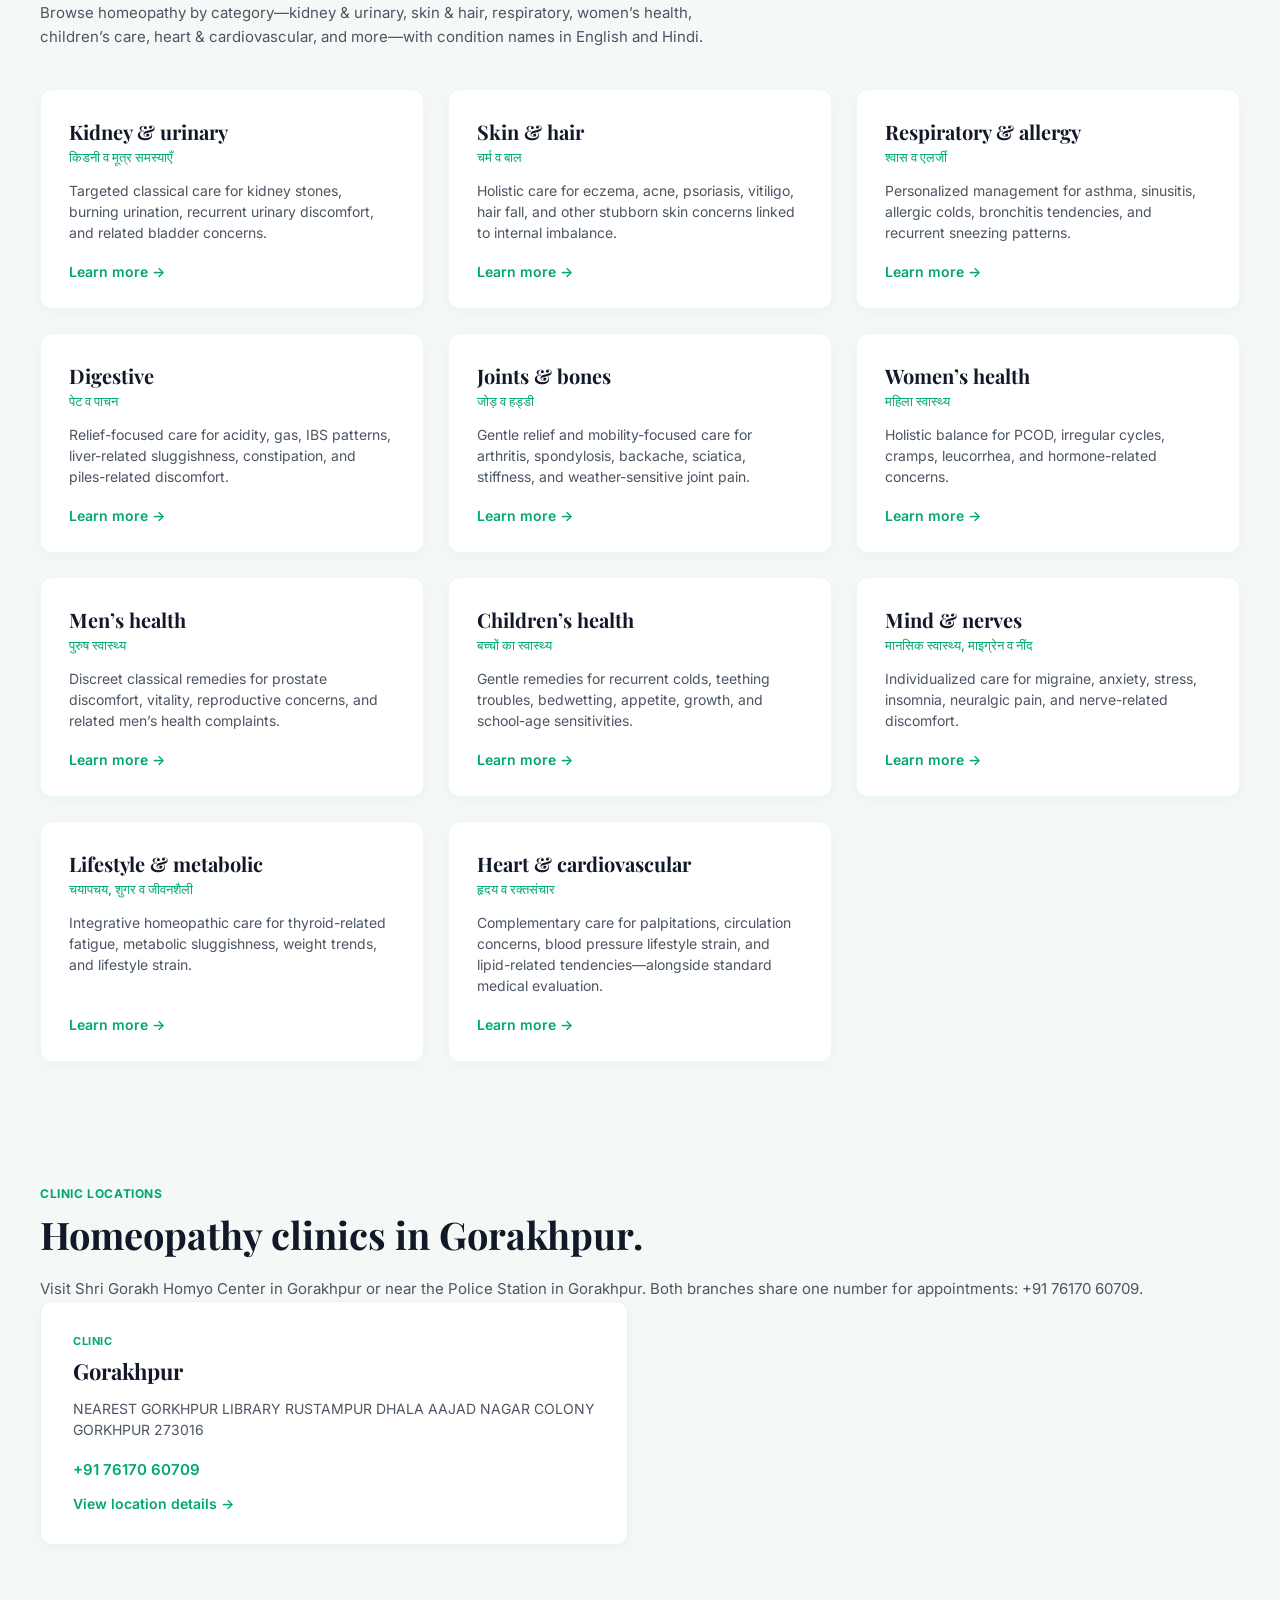
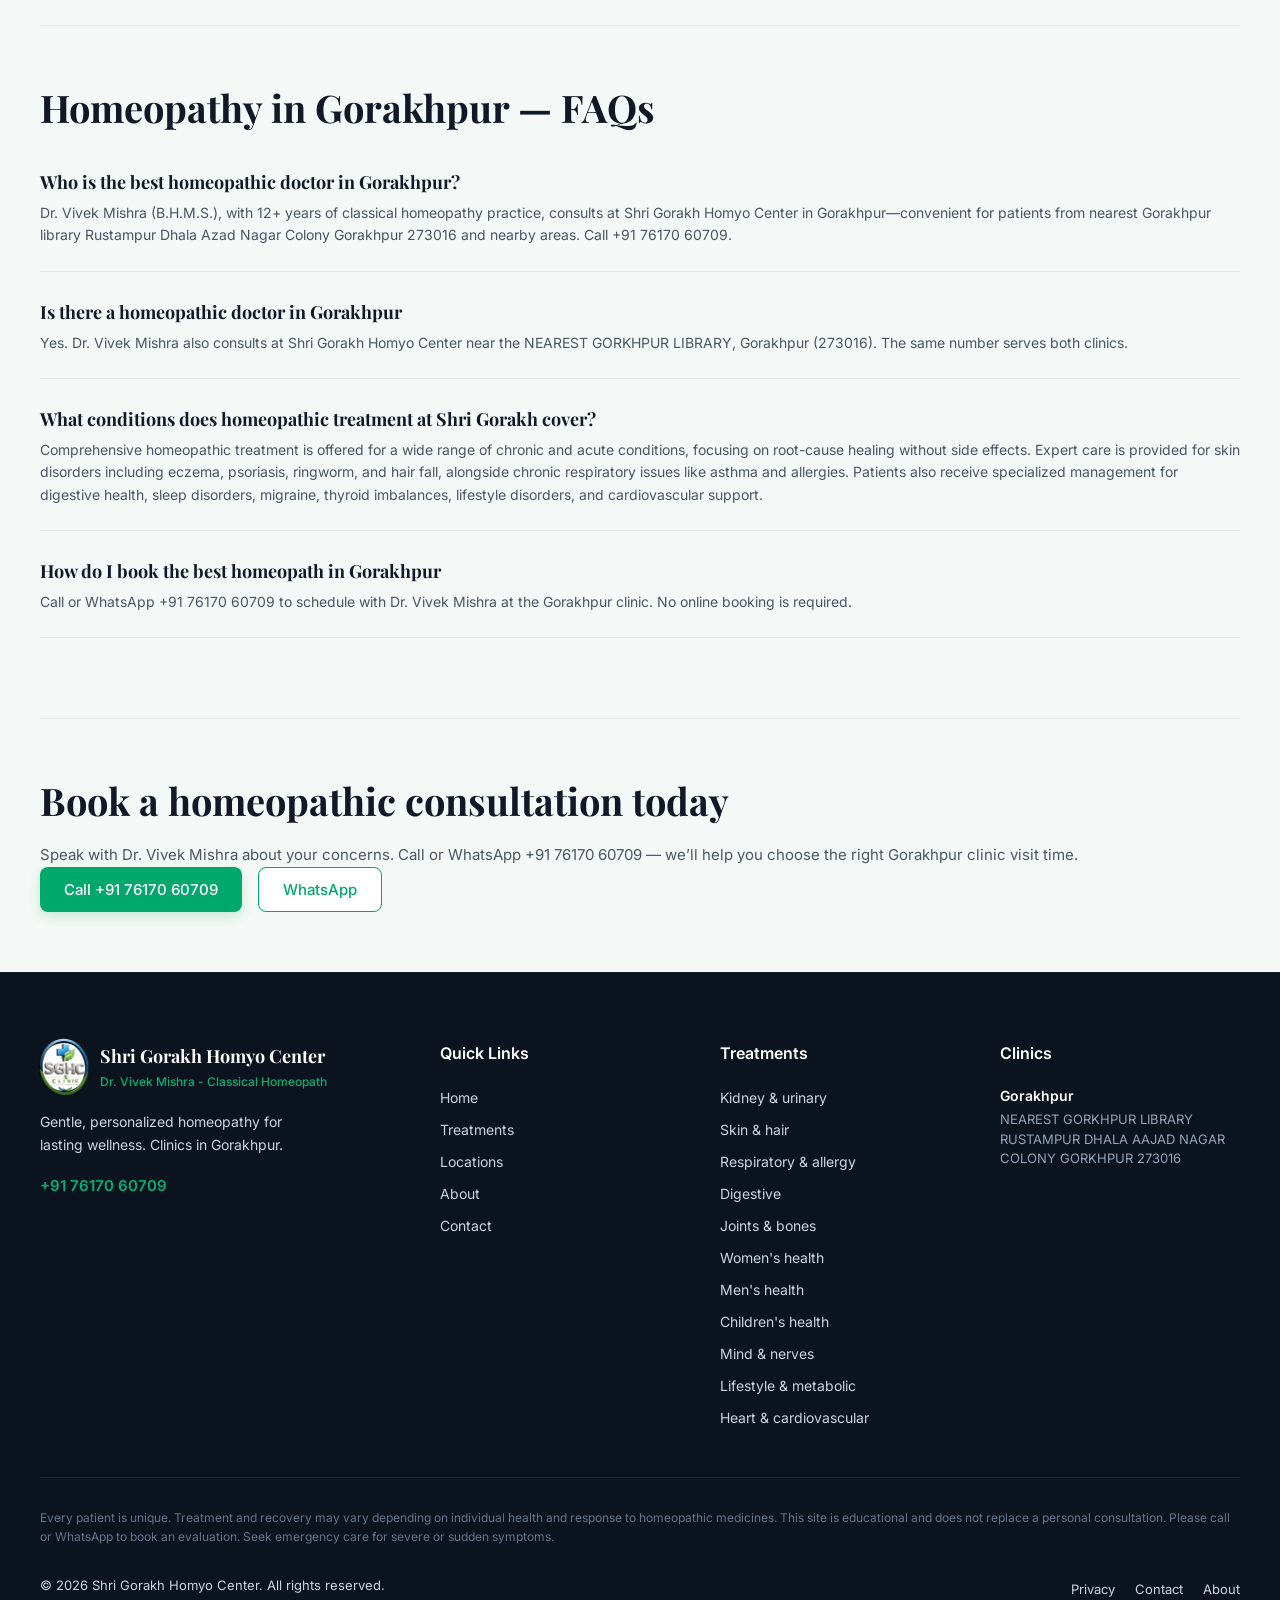
==== commit 895a509a: "Update footer logo to use image instead of SVG Replaced SVG logo with an image logo and added scoped" ====
--- a/index.html
+++ b/index.html
@@ -335,15 +335,25 @@
                 <!-- Column 1: Brand Info -->
                 <div class="footer-brand">
                     <div class="footer-logo-row">
-                        <div class="footer-logo-icon">
-                            <svg viewBox='0 0 24 24' fill='none' stroke='#000000' stroke-width='1.5'
-                                stroke-linecap='round' stroke-linejoin='round' xmlns='http://www.w3.org/2000/svg'
-                                width="26" height="26">
-                                <path
-                                    d='M12 2a4 4 0 0 0-4 4c0 1.5.8 2.8 2 3.5V11a2 2 0 0 0-2 2v2a3 3 0 0 0 3 3h2a3 3 0 0 0 3-3v-2a2 2 0 0 0-2-2v-1.5c1.2-.7 2-2 2-3.5a4 4 0 0 0-4-4z' />
-                                <path d='M7 16c-2 1-3 3-3 5h16c0-2-1-4-3-5' />
-                            </svg>
-                        </div>
+           <div class="footer-logo-icon">
+    <img src="image/logo.png" alt="Shri Gorakh Homyo Center Logo" class="footer-logo-img" id="unique-footer-logo-id" width="26" height="26">
+</div>
+
+<style>
+    /* Scoped styles for the footer logo image */
+    .footer-logo-icon {
+        display: inline-flex;
+        align-items: center;
+        justify-content: center;
+    }
+
+    .footer-logo-img {
+        width: 62px;
+        height: 62px;
+        object-fit: contain;
+        display: block;
+    }
+</style>
                         <div class="footer-brand-text">
                             <h3>Shri Gorakh Homyo Center</h3>
                             <span>Dr. Vivek Mishra - Classical Homeopath</span>
@@ -476,4 +486,4 @@
     </script>
 </body>
 
-</html>+</html>
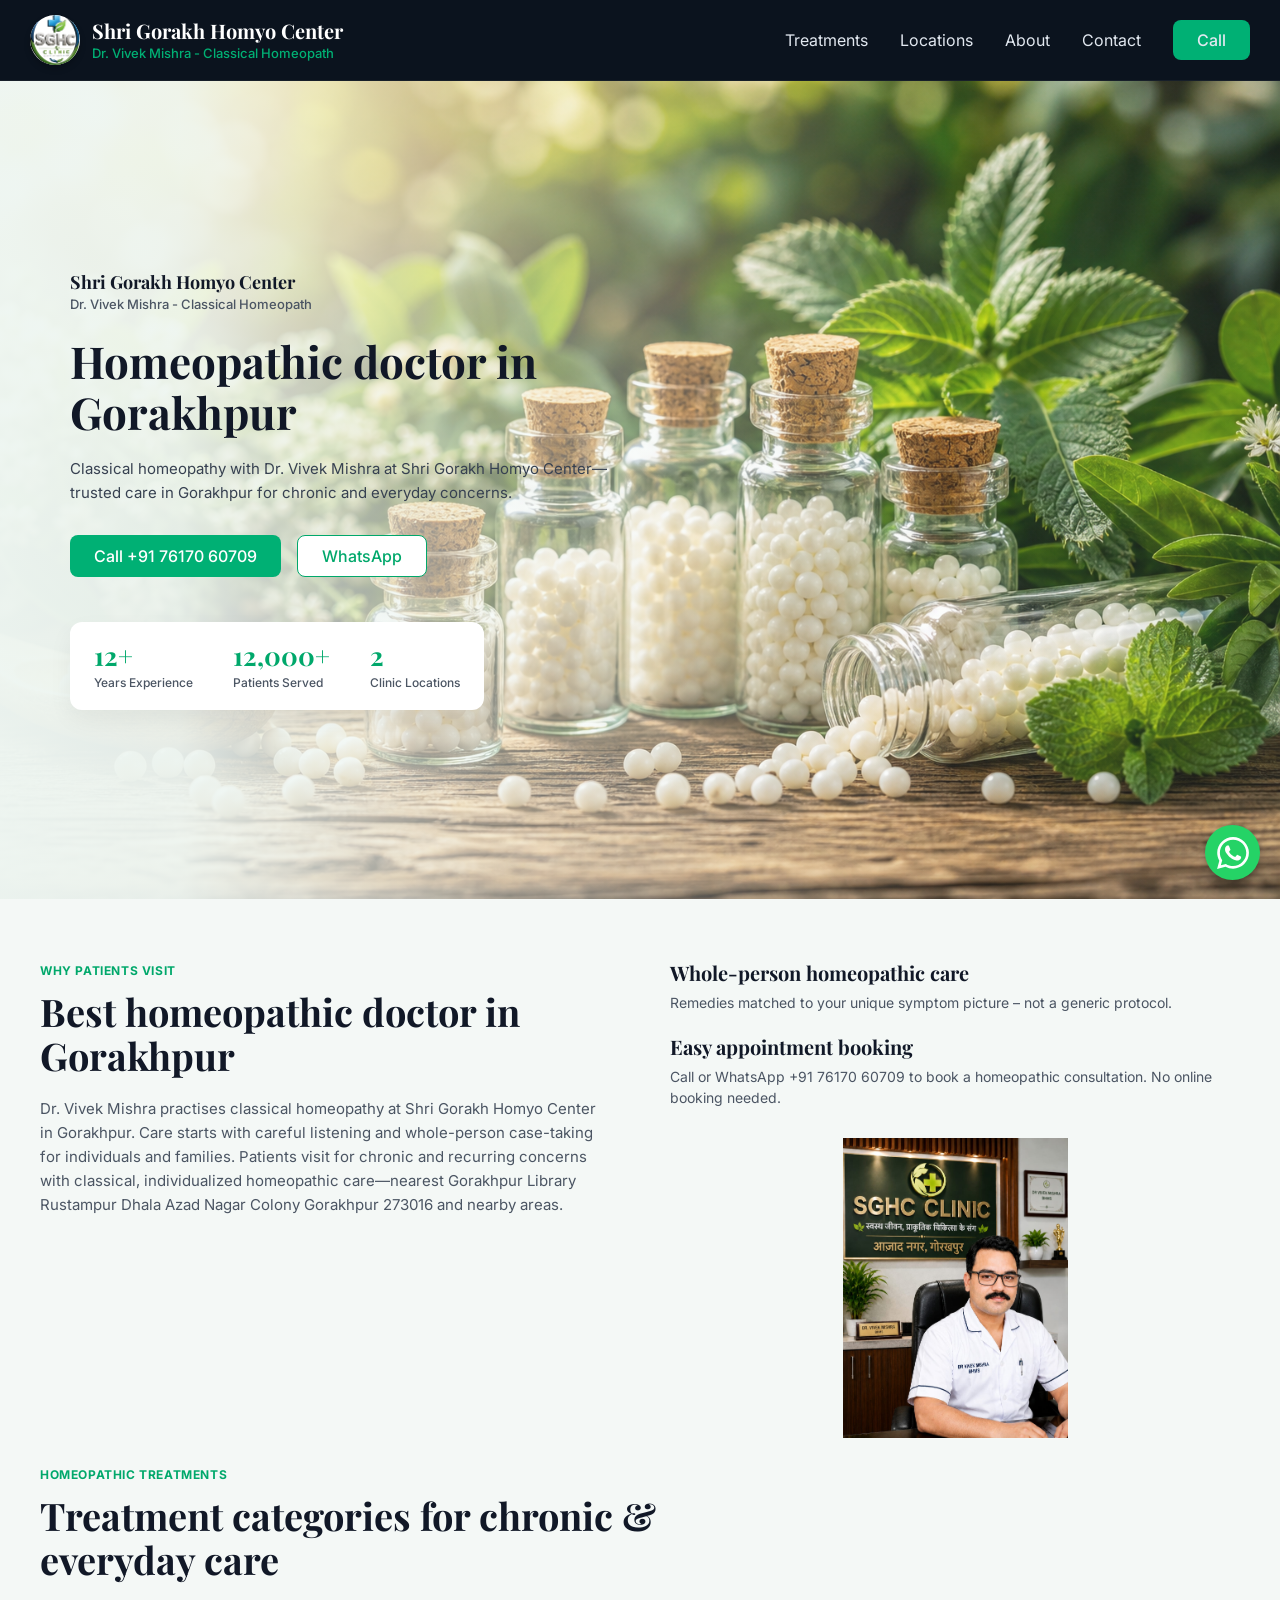
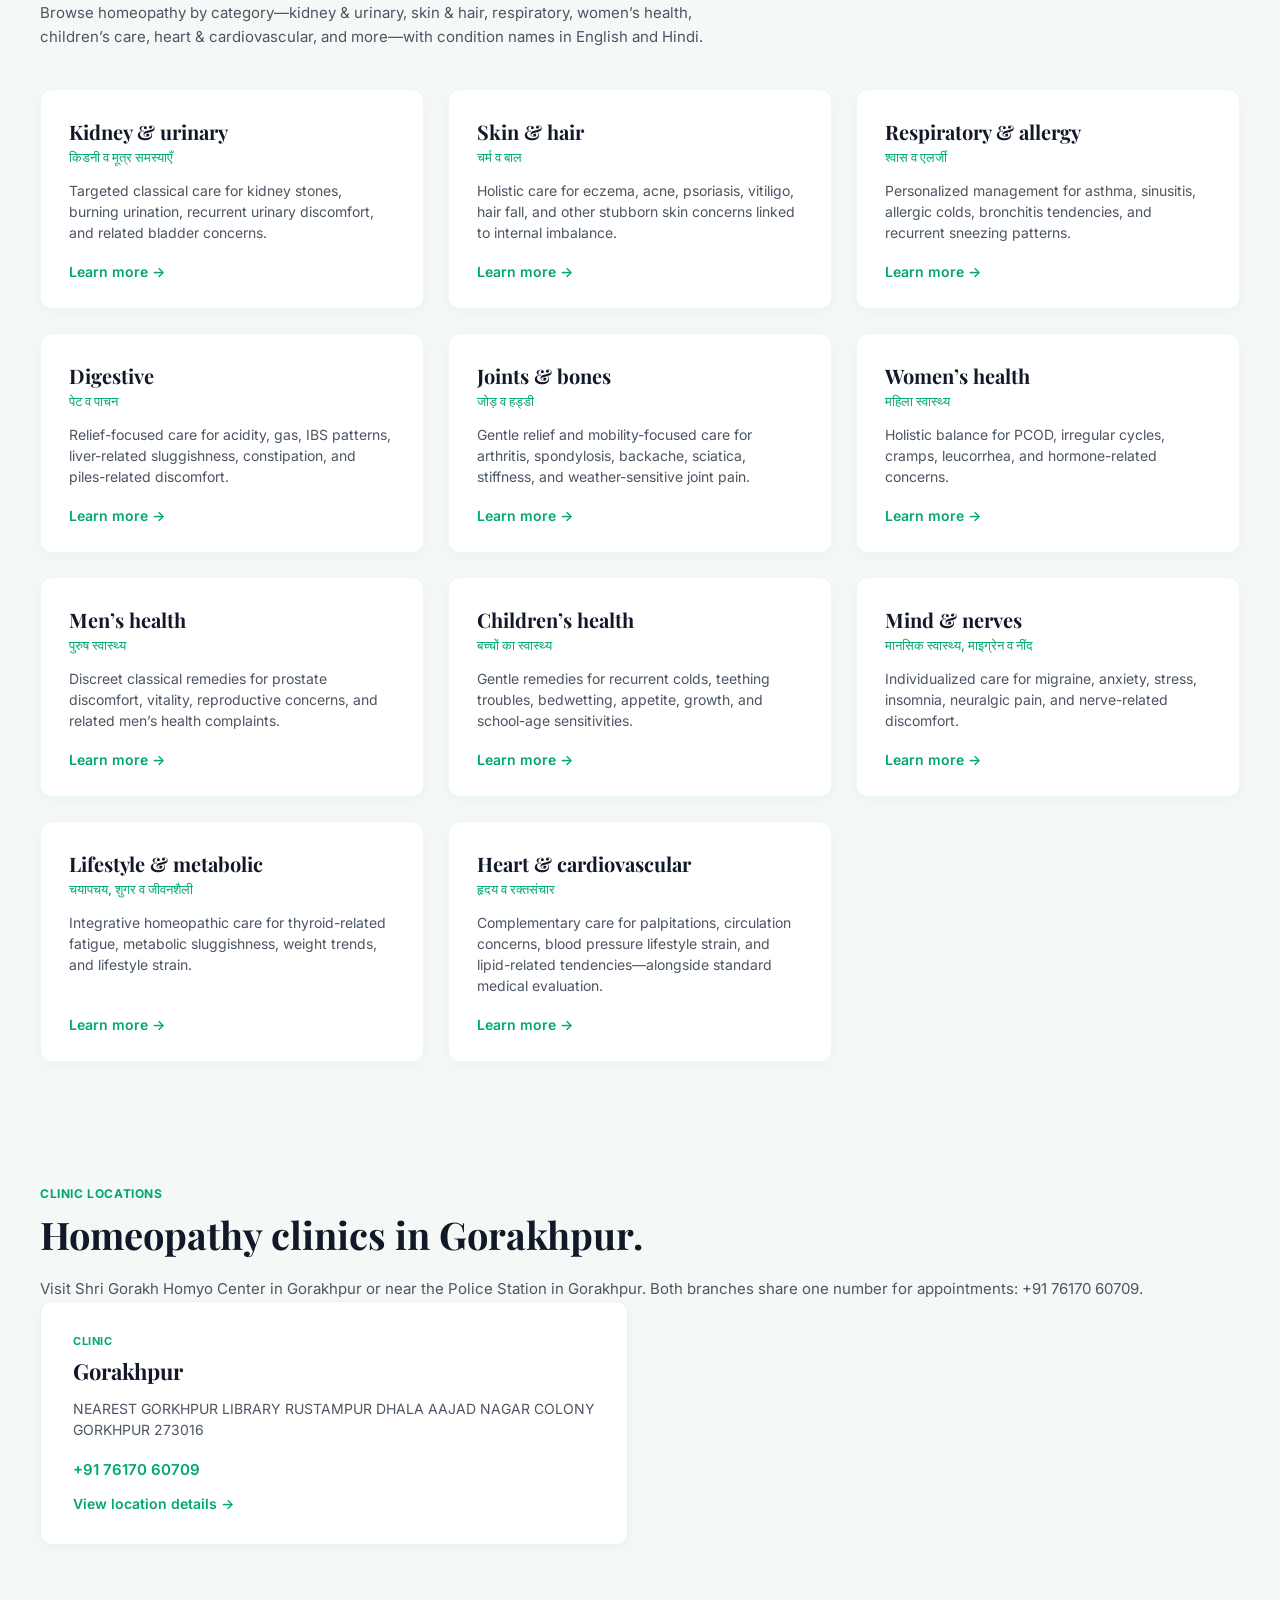
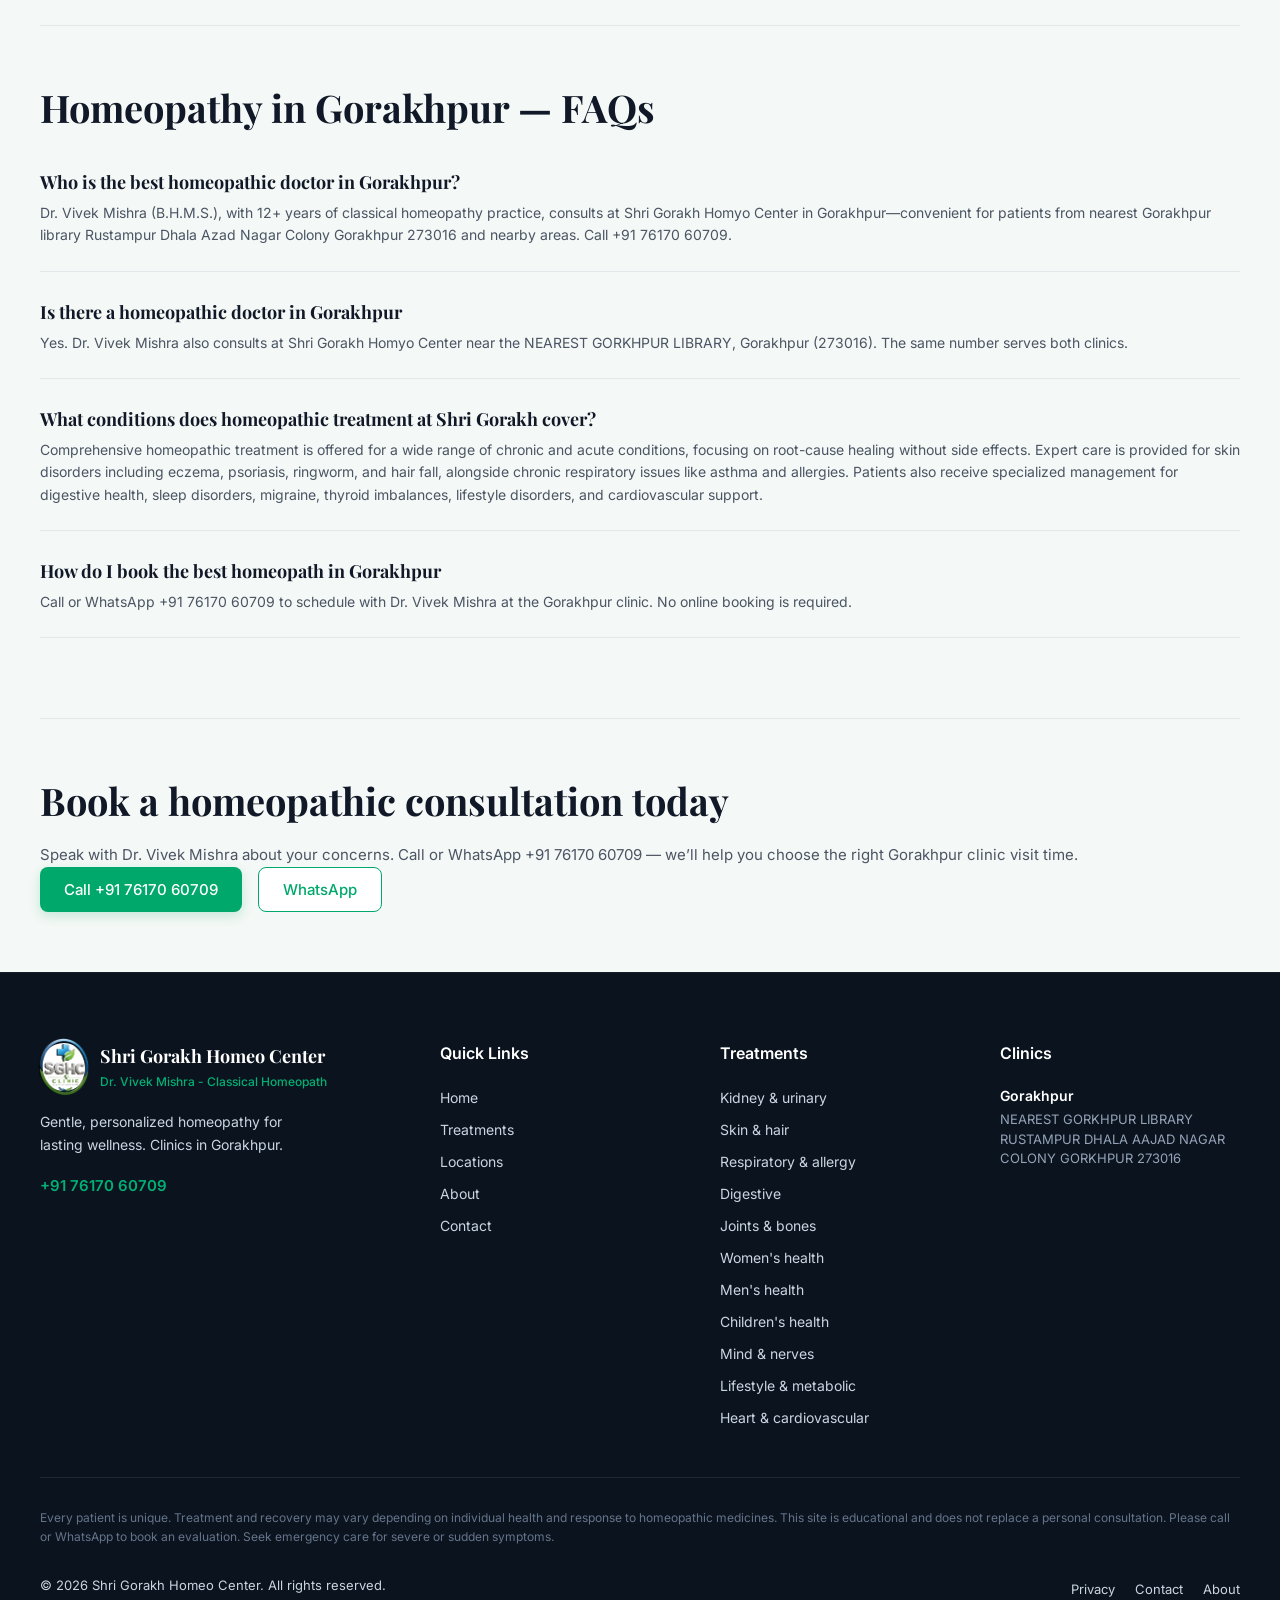
==== commit eabd1890: "Correct spelling of 'Homeo' in title and footer" ====
--- a/index.html
+++ b/index.html
@@ -4,7 +4,7 @@
 <head>
     <meta charset="UTF-8">
     <meta name="viewport" content="width=device-width, initial-scale=1.0">
-    <title>Shri Gorakh Homyo Center</title>
+    <title>Shri Gorakh Homeo  Center</title>
     <link
         href="https://fonts.googleapis.com/css2?family=Playfair+Display:wght@500;700&family=Inter:wght@400;500;600&display=swap"
         rel="stylesheet">
@@ -355,7 +355,7 @@
     }
 </style>
                         <div class="footer-brand-text">
-                            <h3>Shri Gorakh Homyo Center</h3>
+                            <h3>Shri Gorakh Homeo  Center</h3>
                             <span>Dr. Vivek Mishra - Classical Homeopath</span>
                         </div>
                     </div>
@@ -417,7 +417,7 @@
 
                 <div class="footer-meta">
                     <div class="copyright">
-                        <p>&copy; <span id="currentYear">2026</span> Shri Gorakh Homyo Center. All rights reserved.</p>
+                        <p>&copy; <span id="currentYear">2026</span> Shri Gorakh Homeo  Center. All rights reserved.</p>
                     </div>
 
                     <div class="bottom-links">
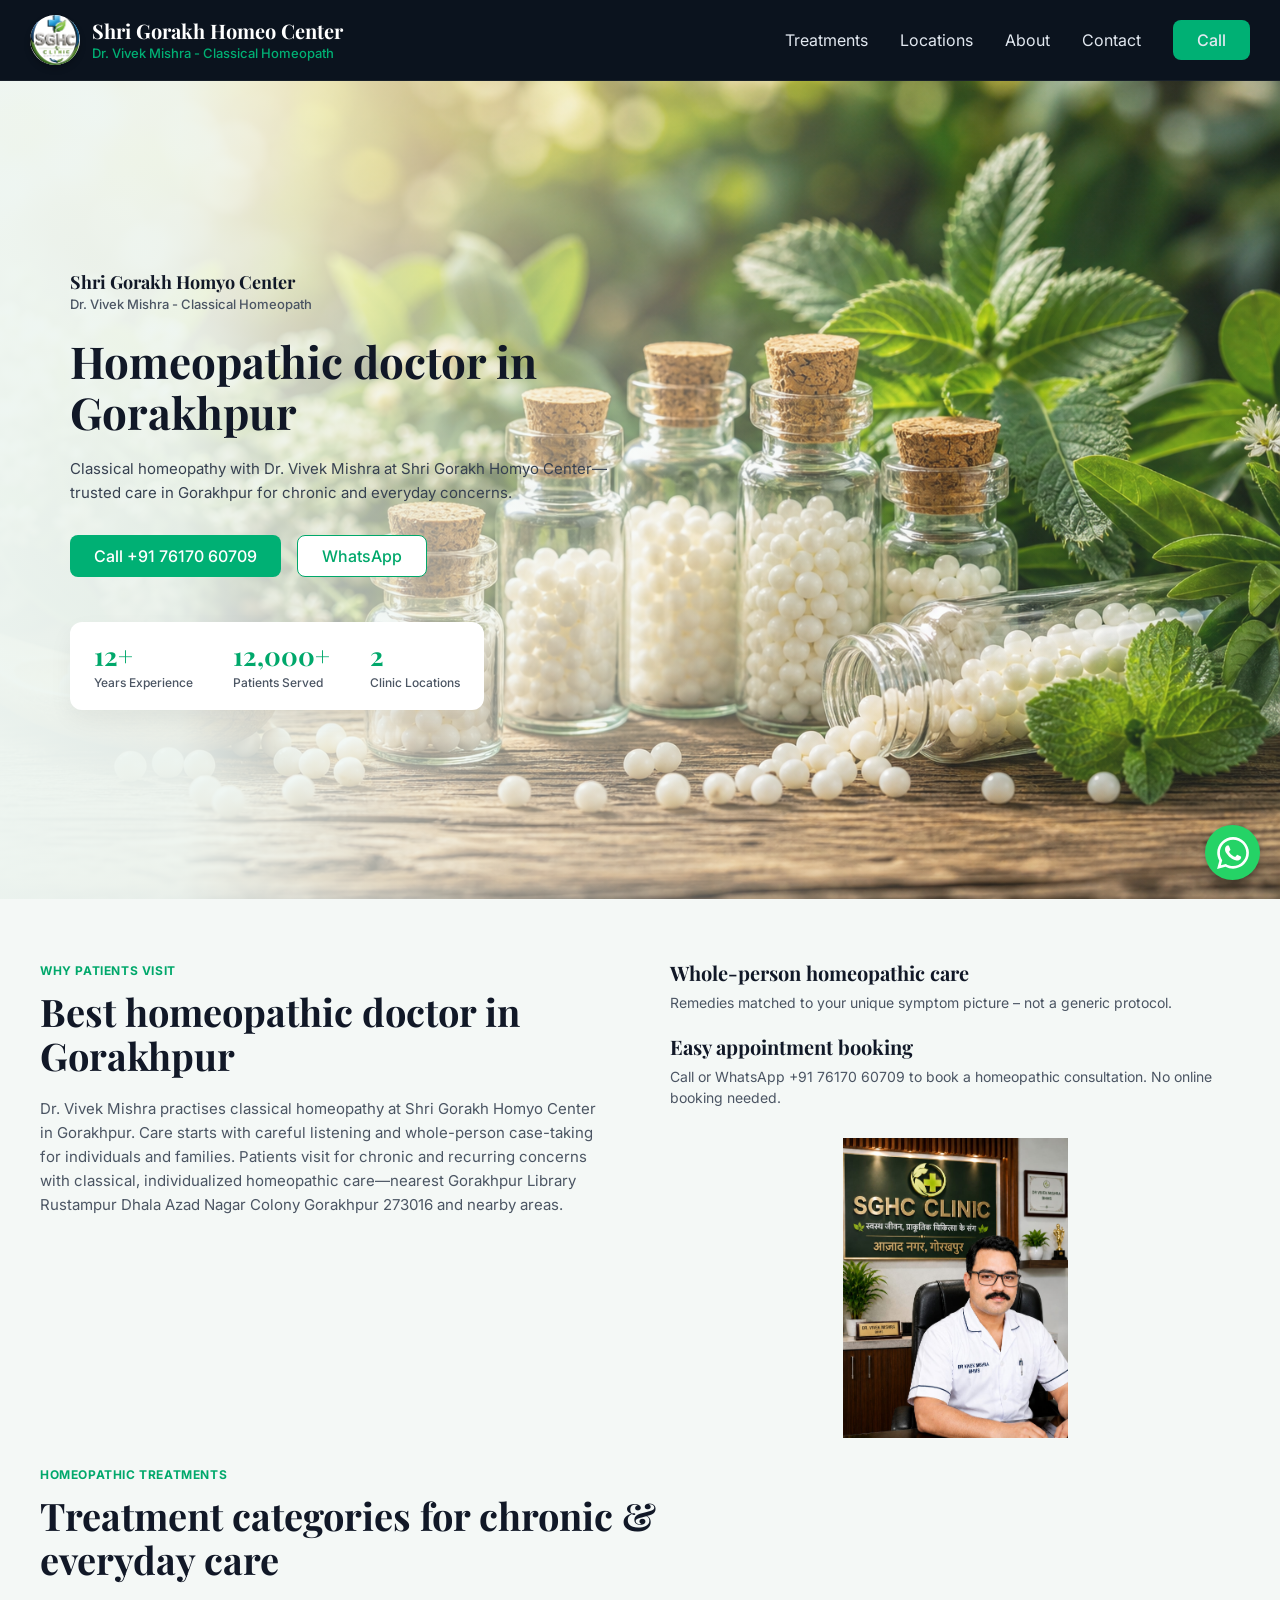
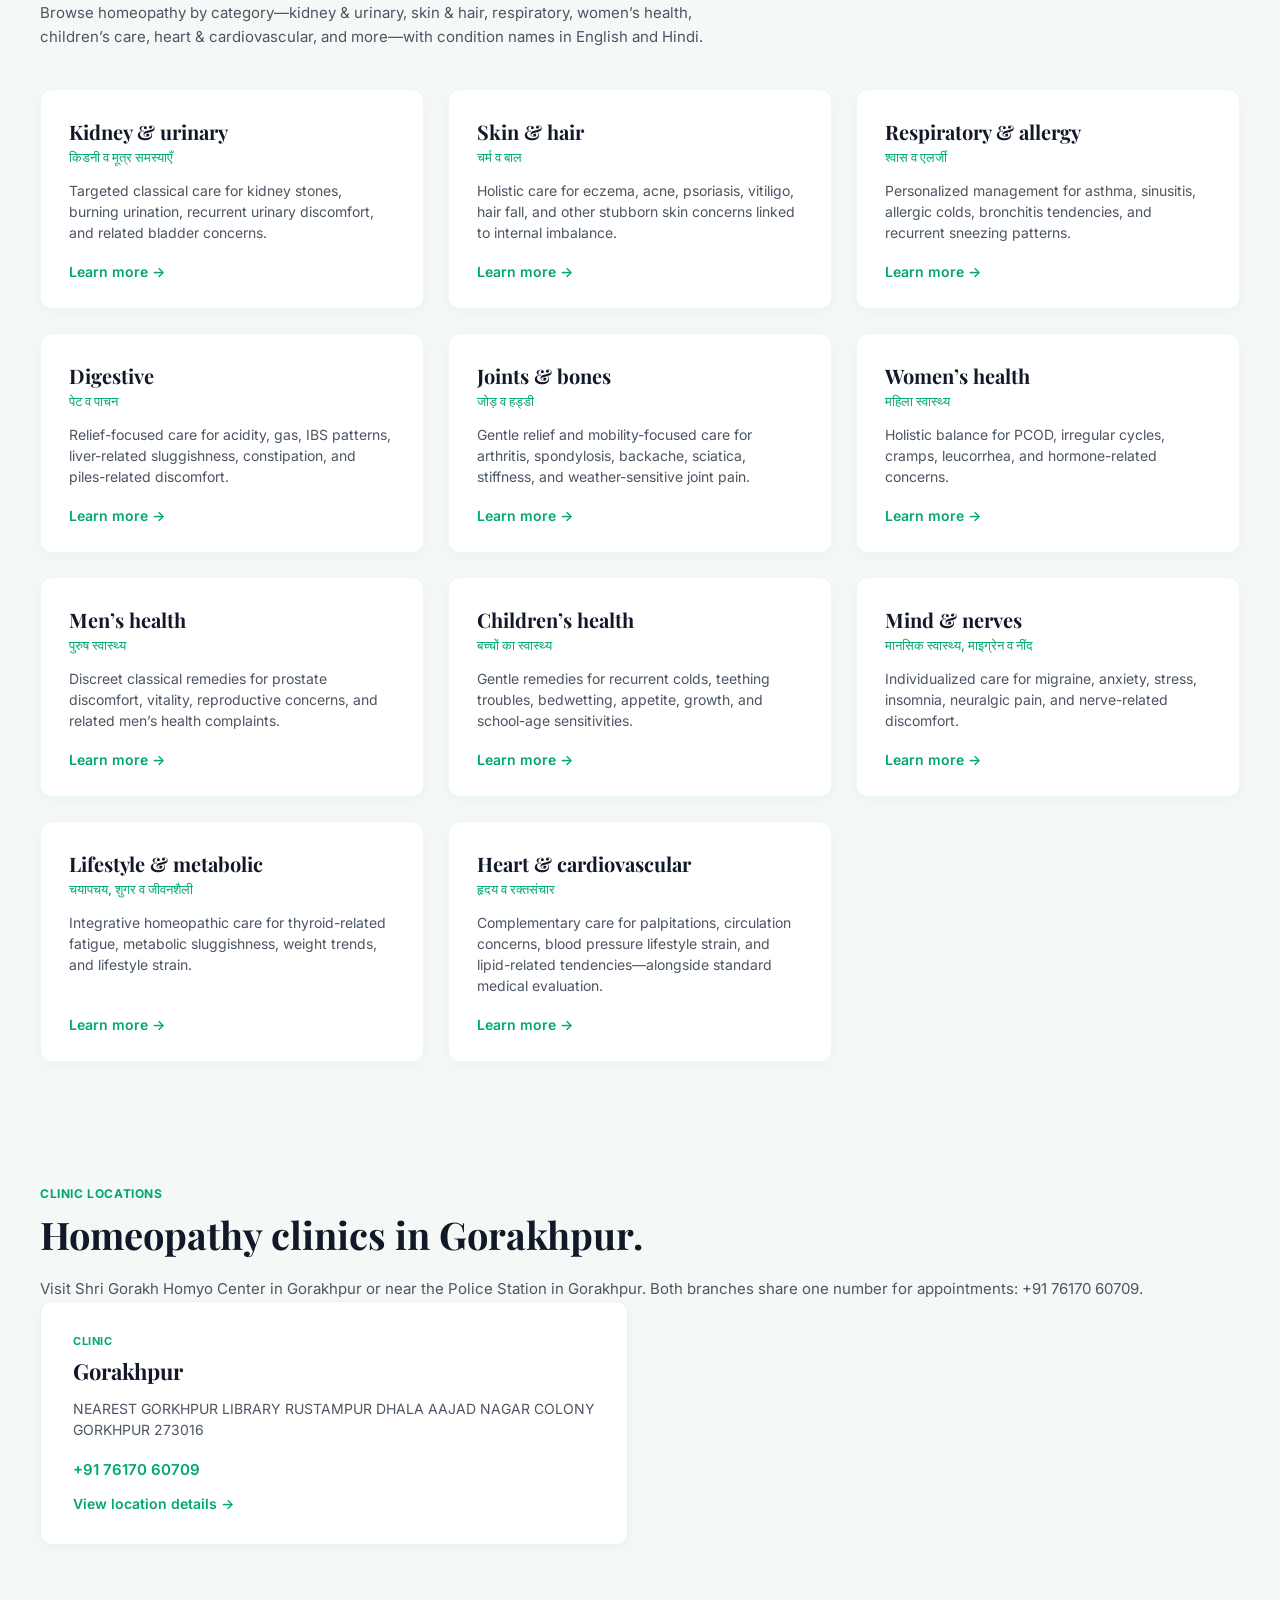
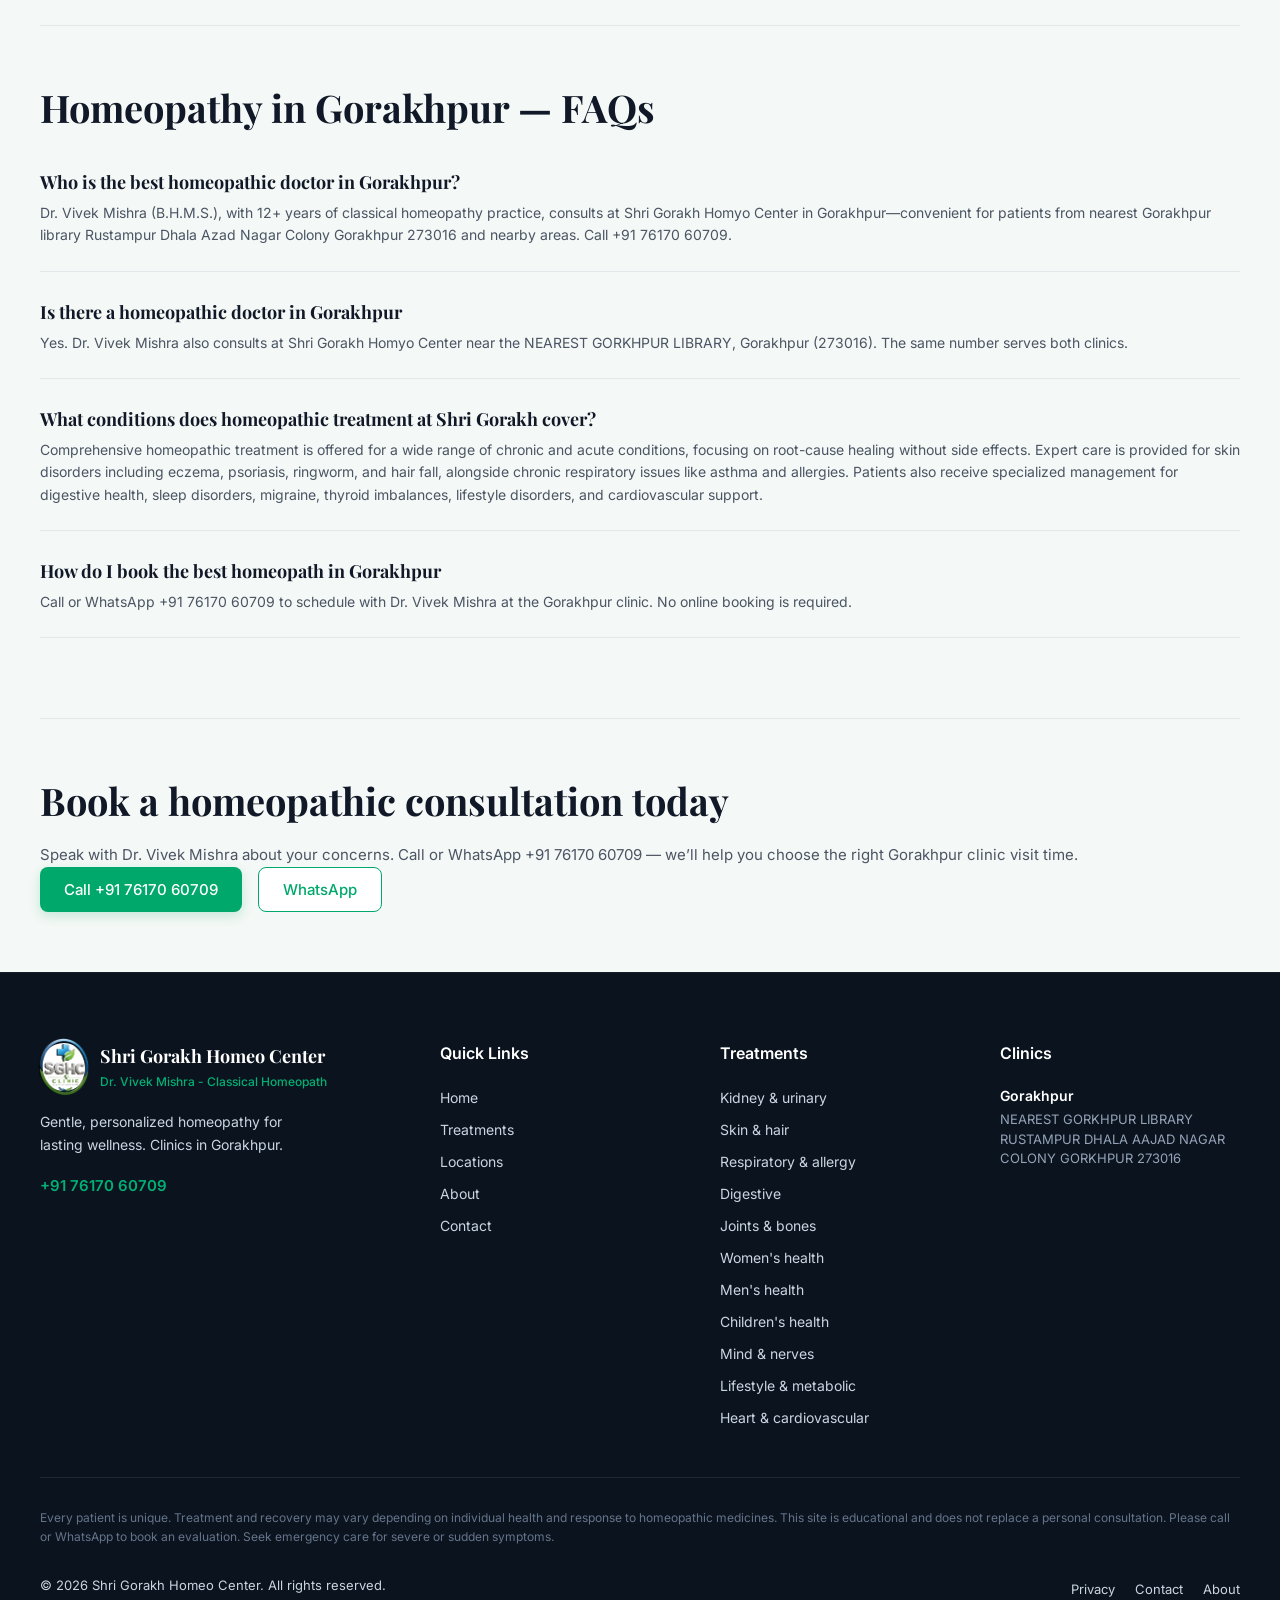
==== commit bcadc71b: "Correct spelling of 'Homeo' in header" ====
--- a/index.html
+++ b/index.html
@@ -22,7 +22,7 @@
                 </a>
             </div>
             <div class="brand-text">
-                <h1>Shri Gorakh Homyo Center</h1>
+                <h1>Shri Gorakh Homeo  Center</h1>
                 <p>Dr. Vivek Mishra - Classical Homeopath</p>
             </div>
         </div>
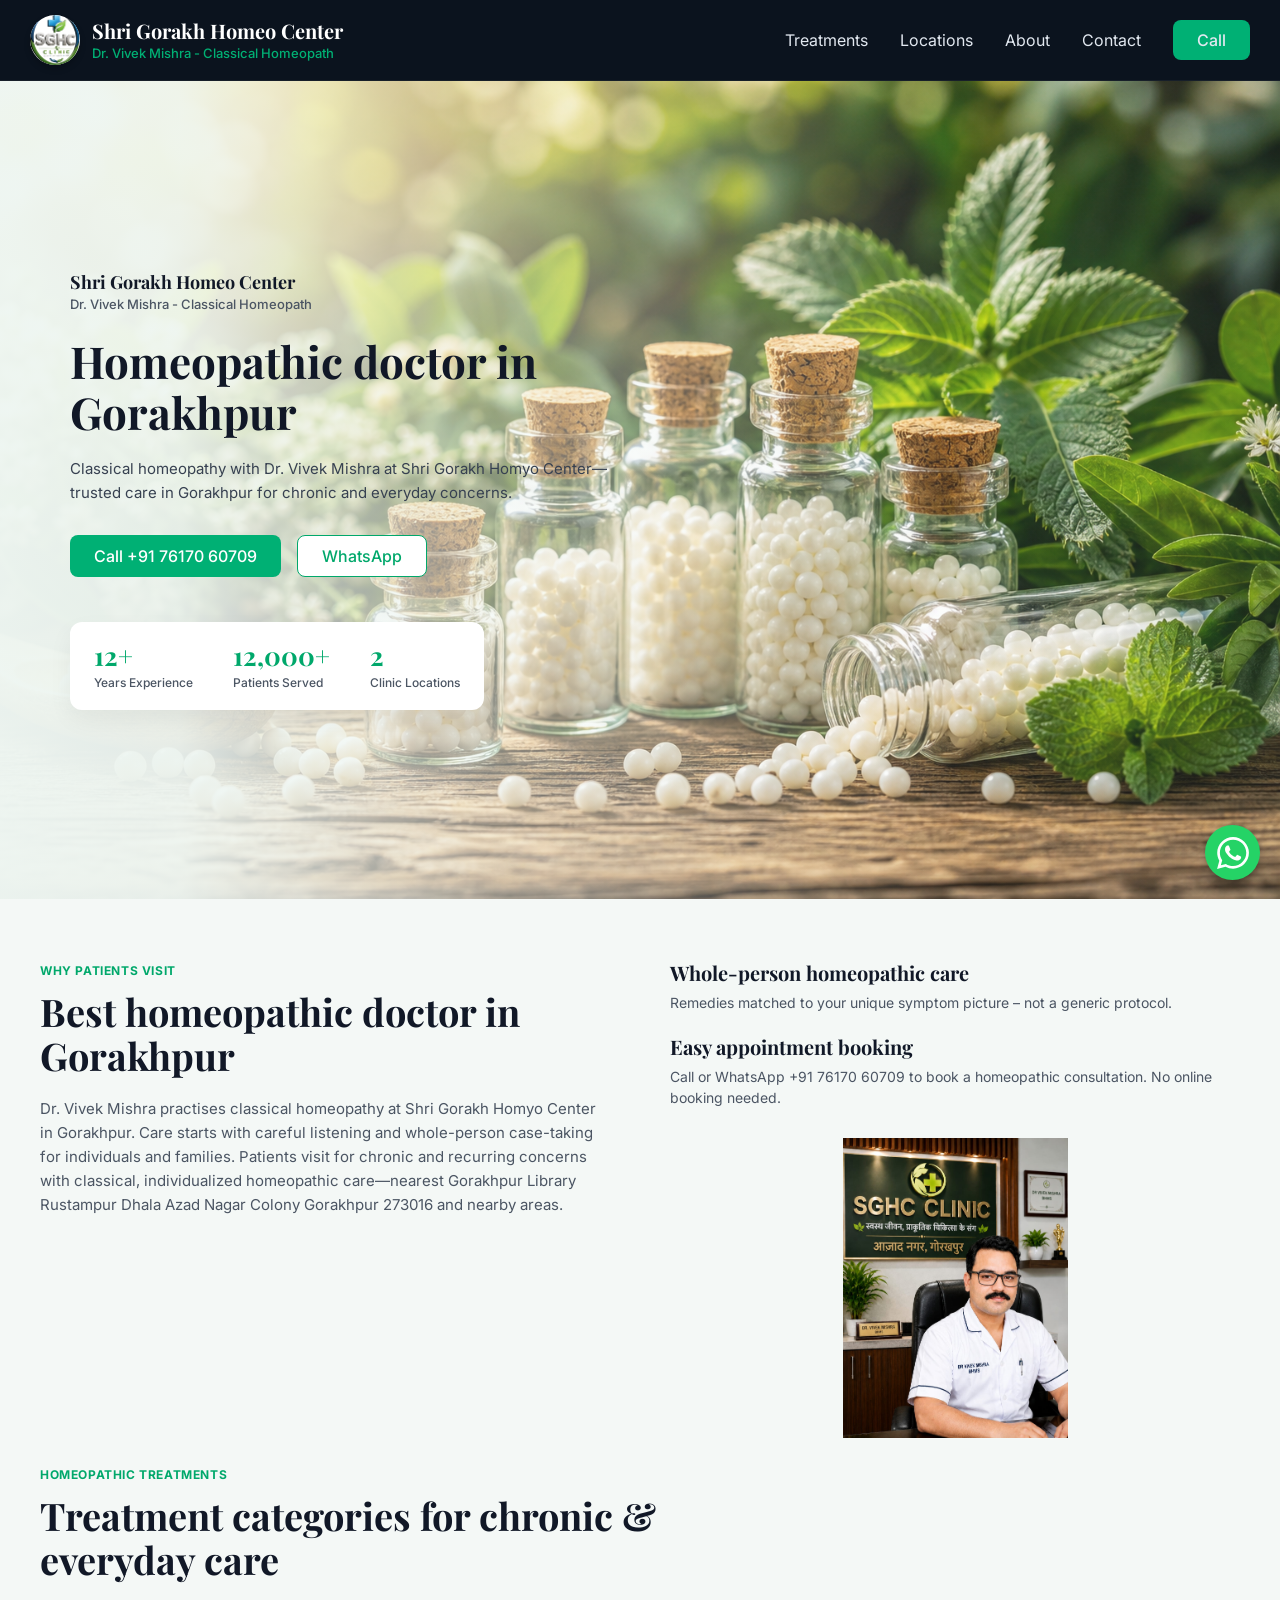
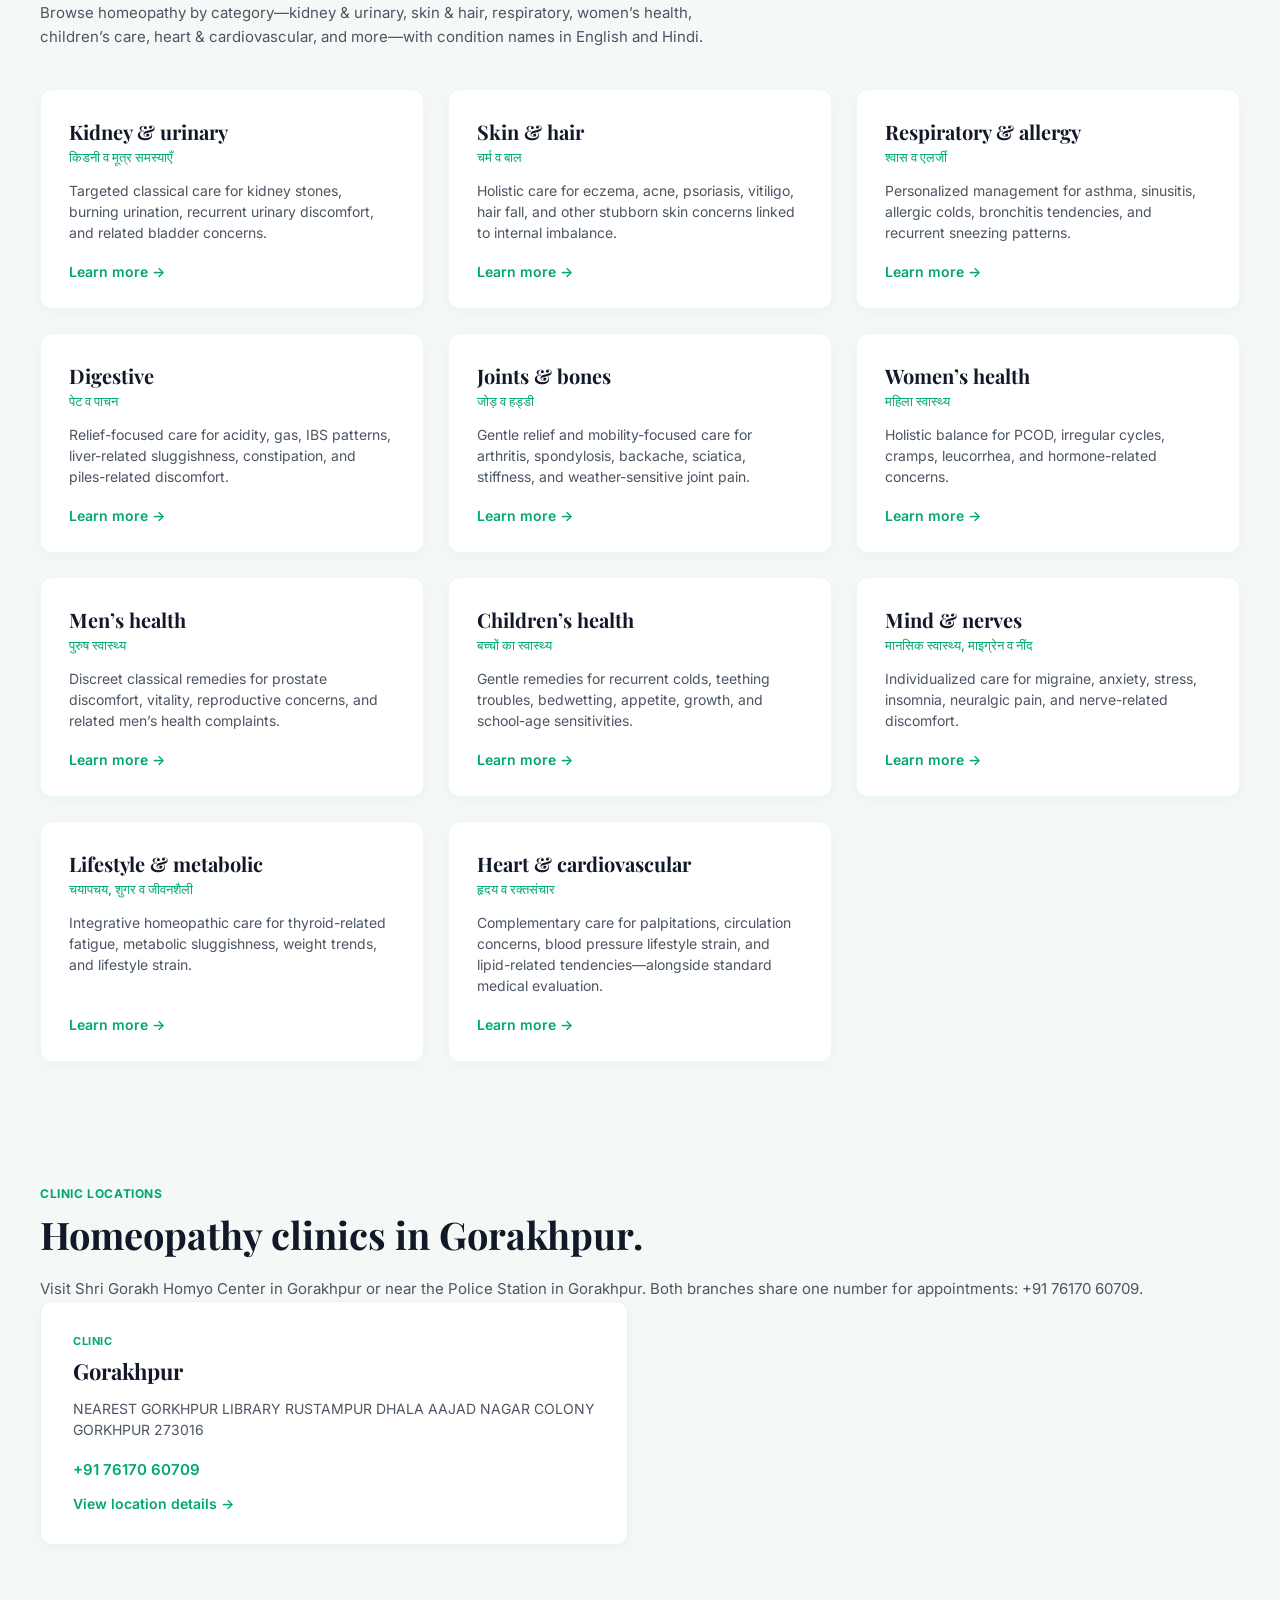
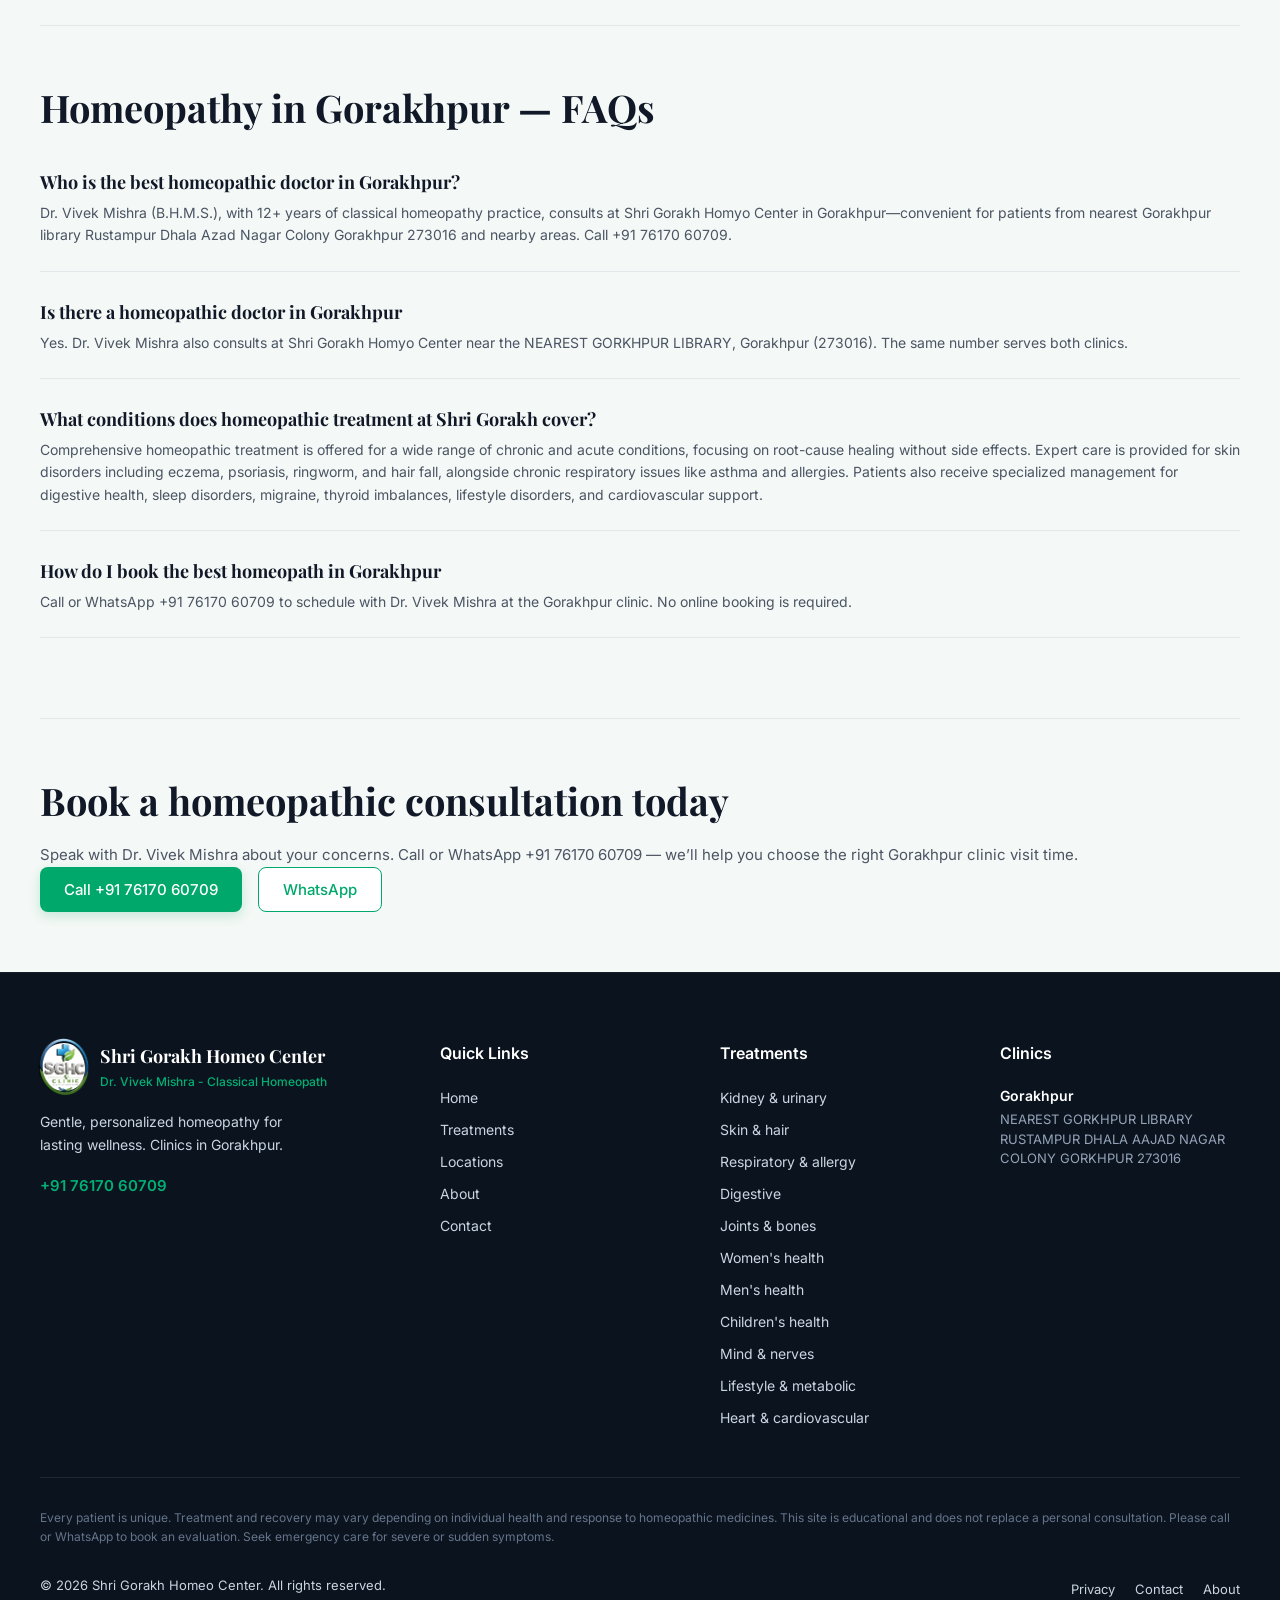
==== commit 1ef4ff8c: "Fix typo in subtitle from 'Homyo' to 'Homeo'" ====
--- a/index.html
+++ b/index.html
@@ -53,7 +53,7 @@
     <section class="hero-section">
         <div class="hero-container">
             <div class="hero-content">
-                <div class="hero-subtitle-top">Shri Gorakh Homyo Center</div>
+                <div class="hero-subtitle-top">Shri Gorakh Homeo Center</div>
                 <div class="hero-doctor-name">Dr. Vivek Mishra - Classical Homeopath</div>
 
                 <h1 class="hero-title">Homeopathic doctor in Gorakhpur</h1>
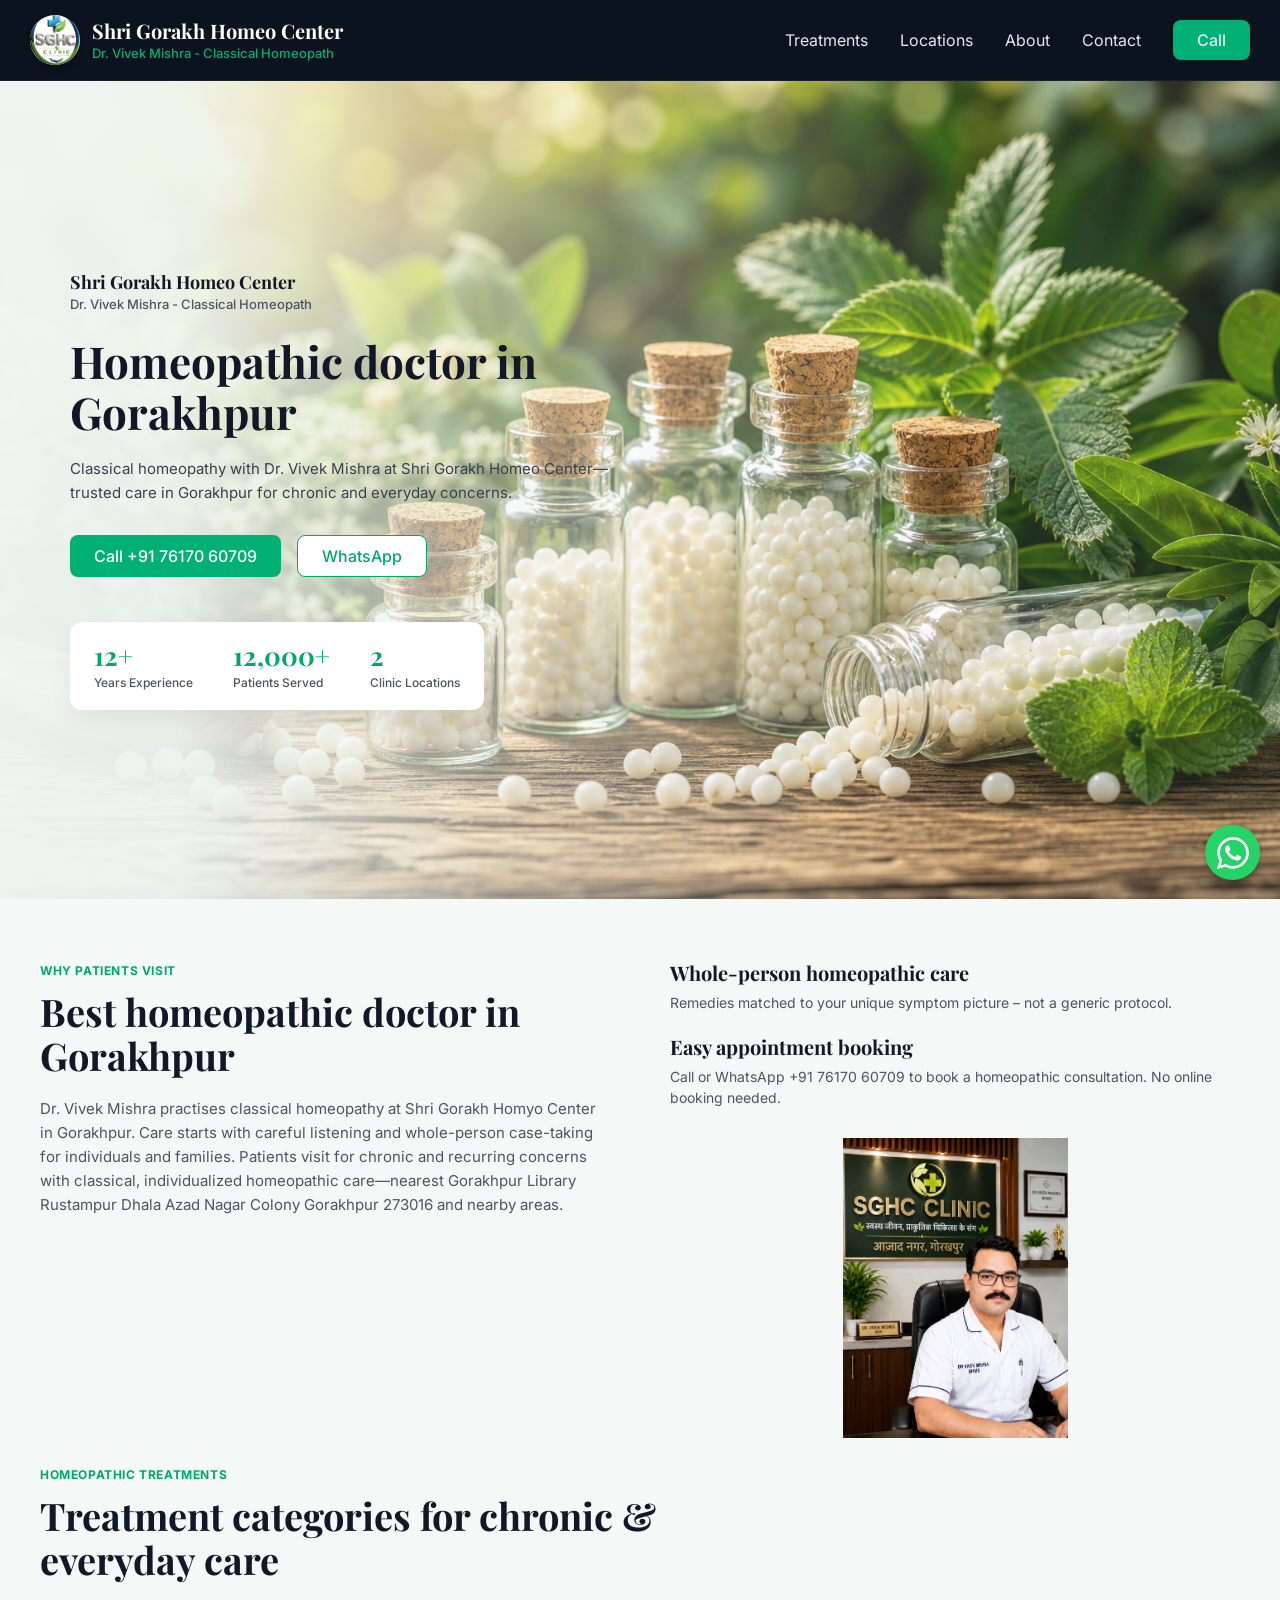
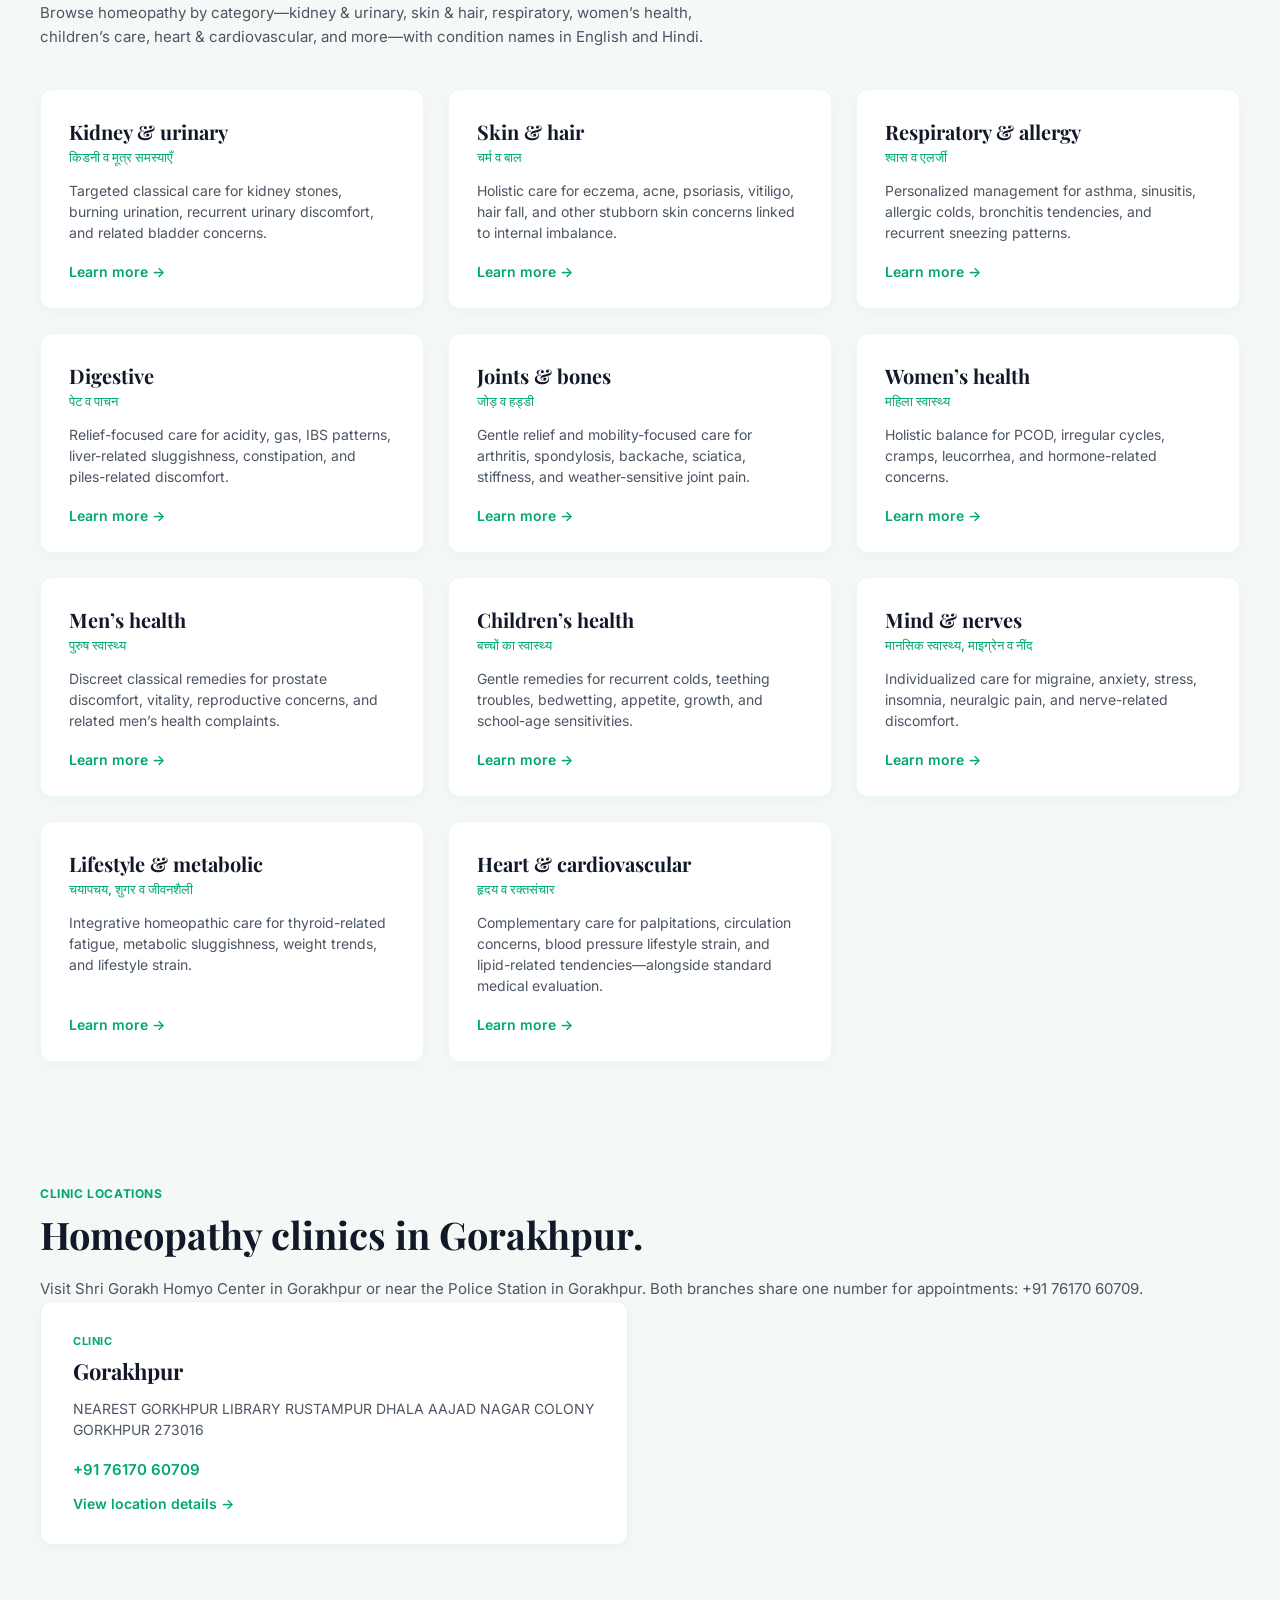
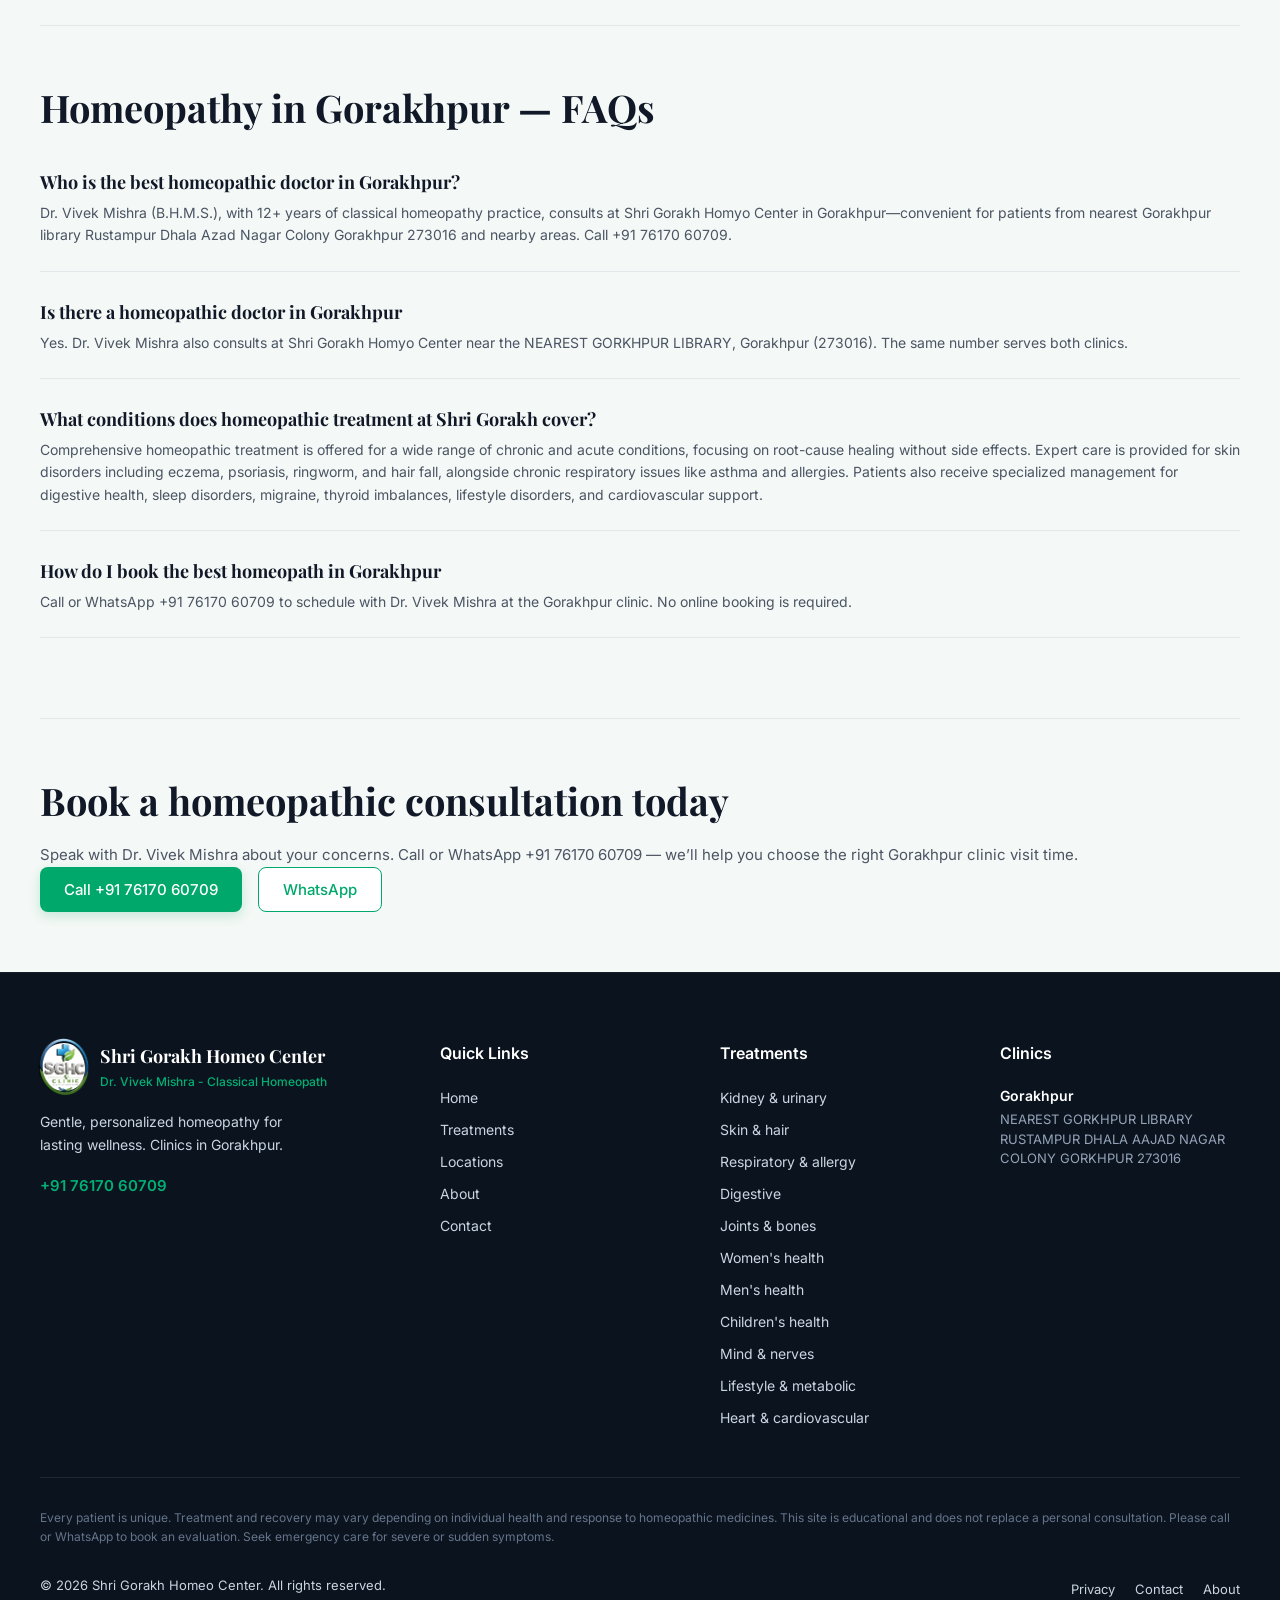
==== commit 3a11db1e: "Fix typo in hero description text" ====
--- a/index.html
+++ b/index.html
@@ -59,7 +59,7 @@
                 <h1 class="hero-title">Homeopathic doctor in Gorakhpur</h1>
 
                 <p class="hero-description">
-                    Classical homeopathy with Dr. Vivek Mishra at Shri Gorakh Homyo Center—trusted care in Gorakhpur for
+                    Classical homeopathy with Dr. Vivek Mishra at Shri Gorakh Homeo Center—trusted care in Gorakhpur for
                     chronic and everyday concerns.
                 </p>
 
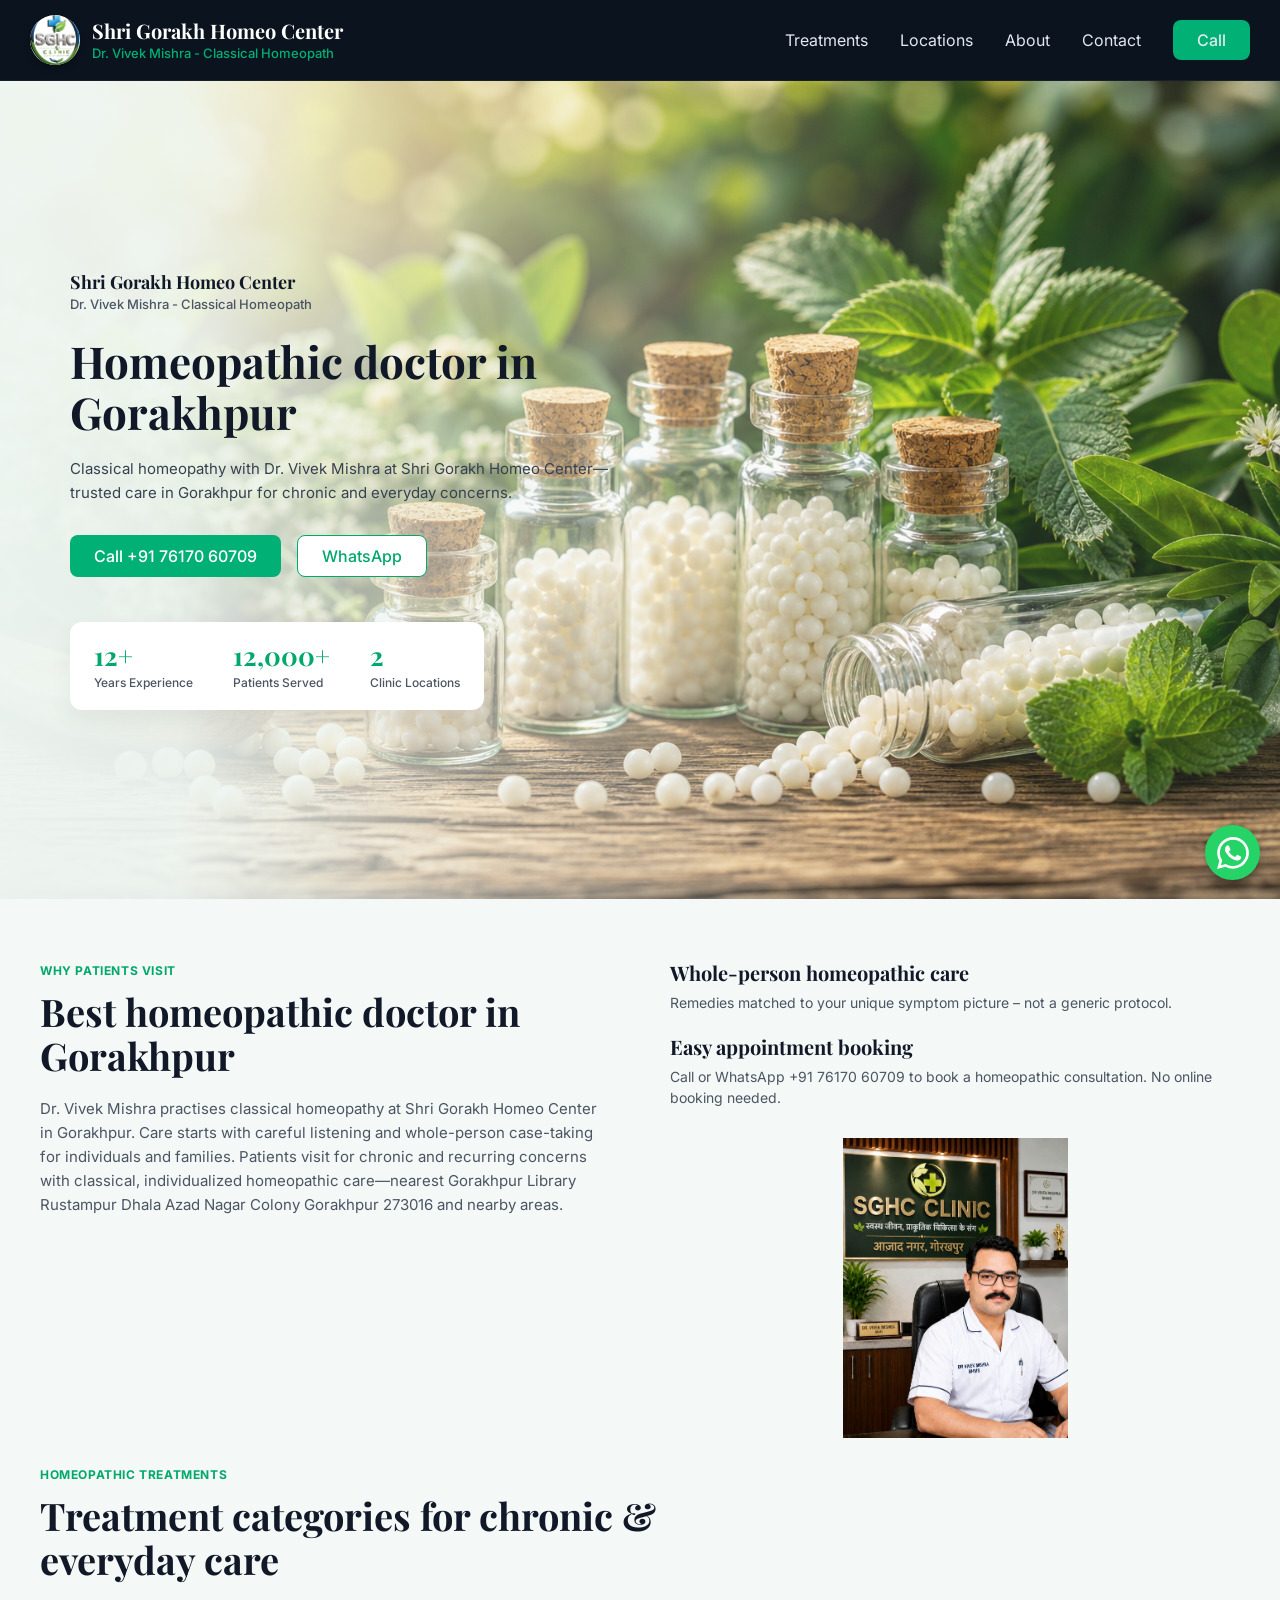
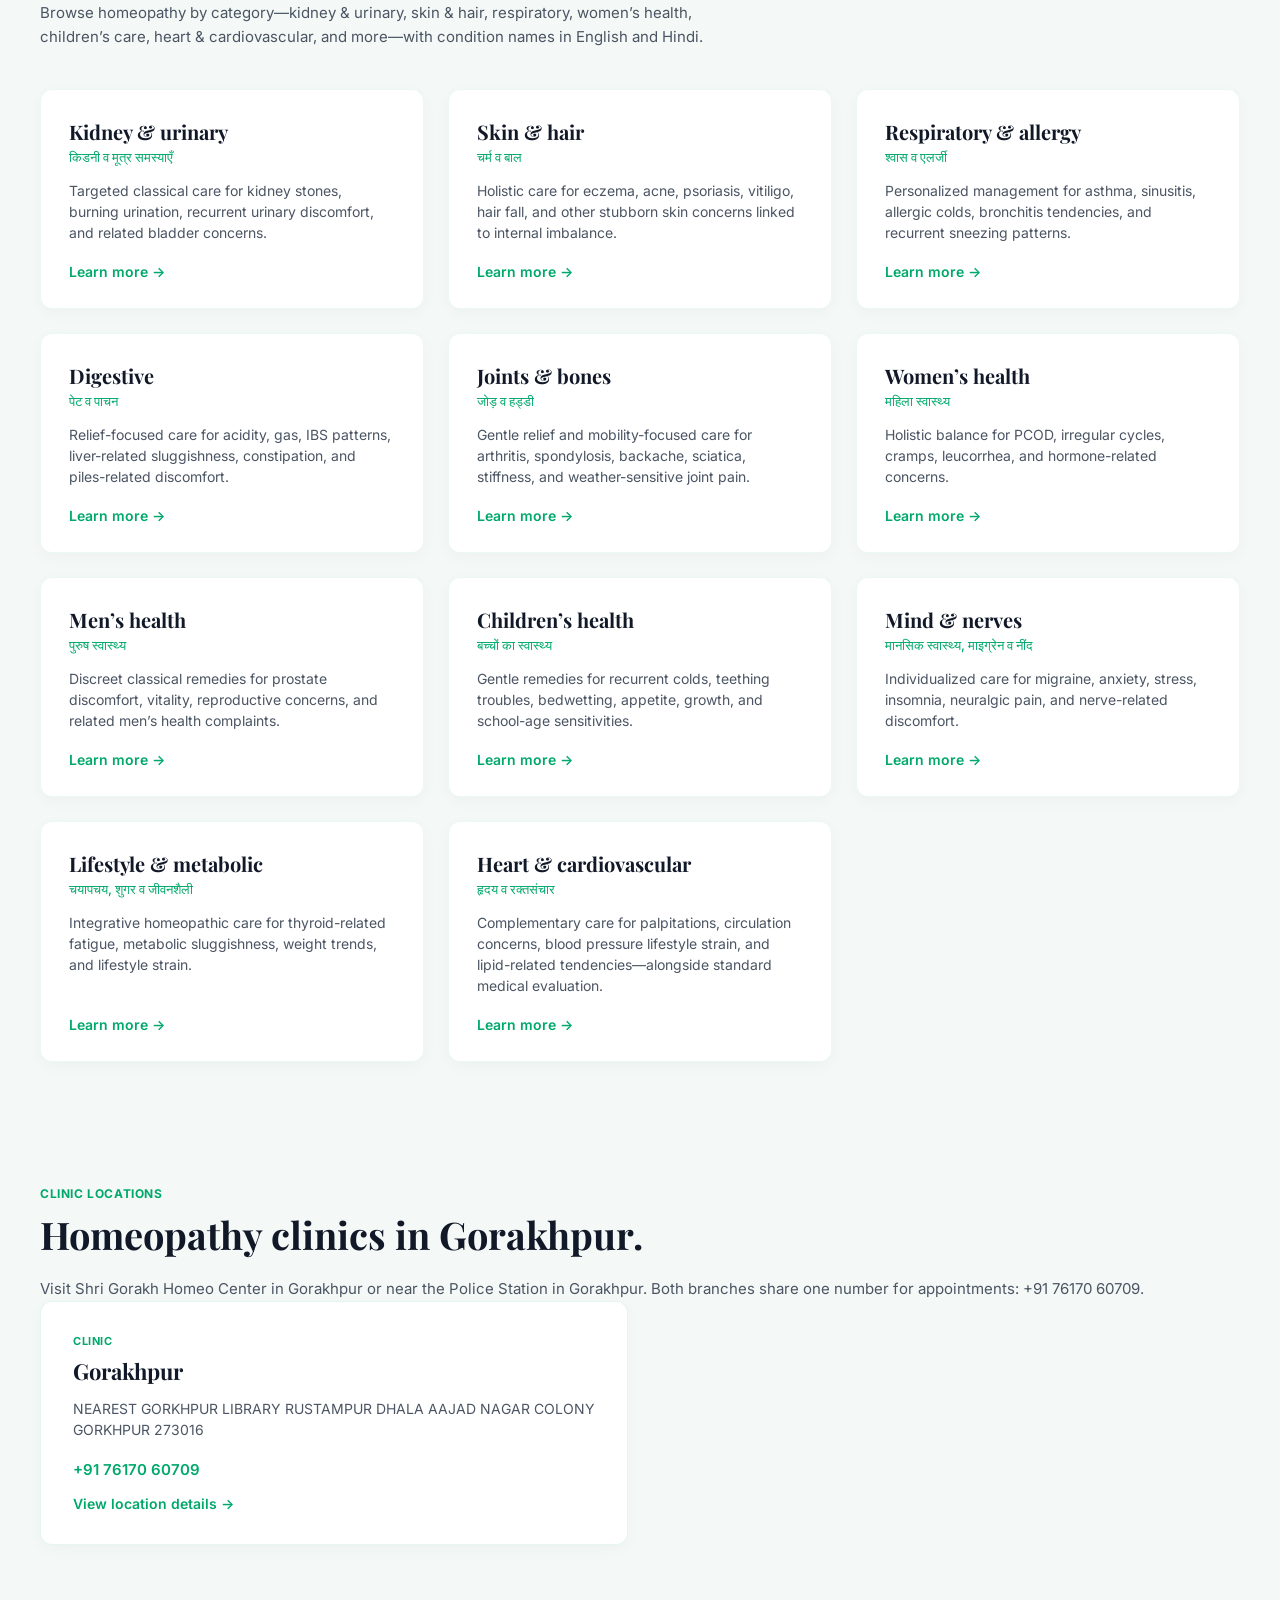
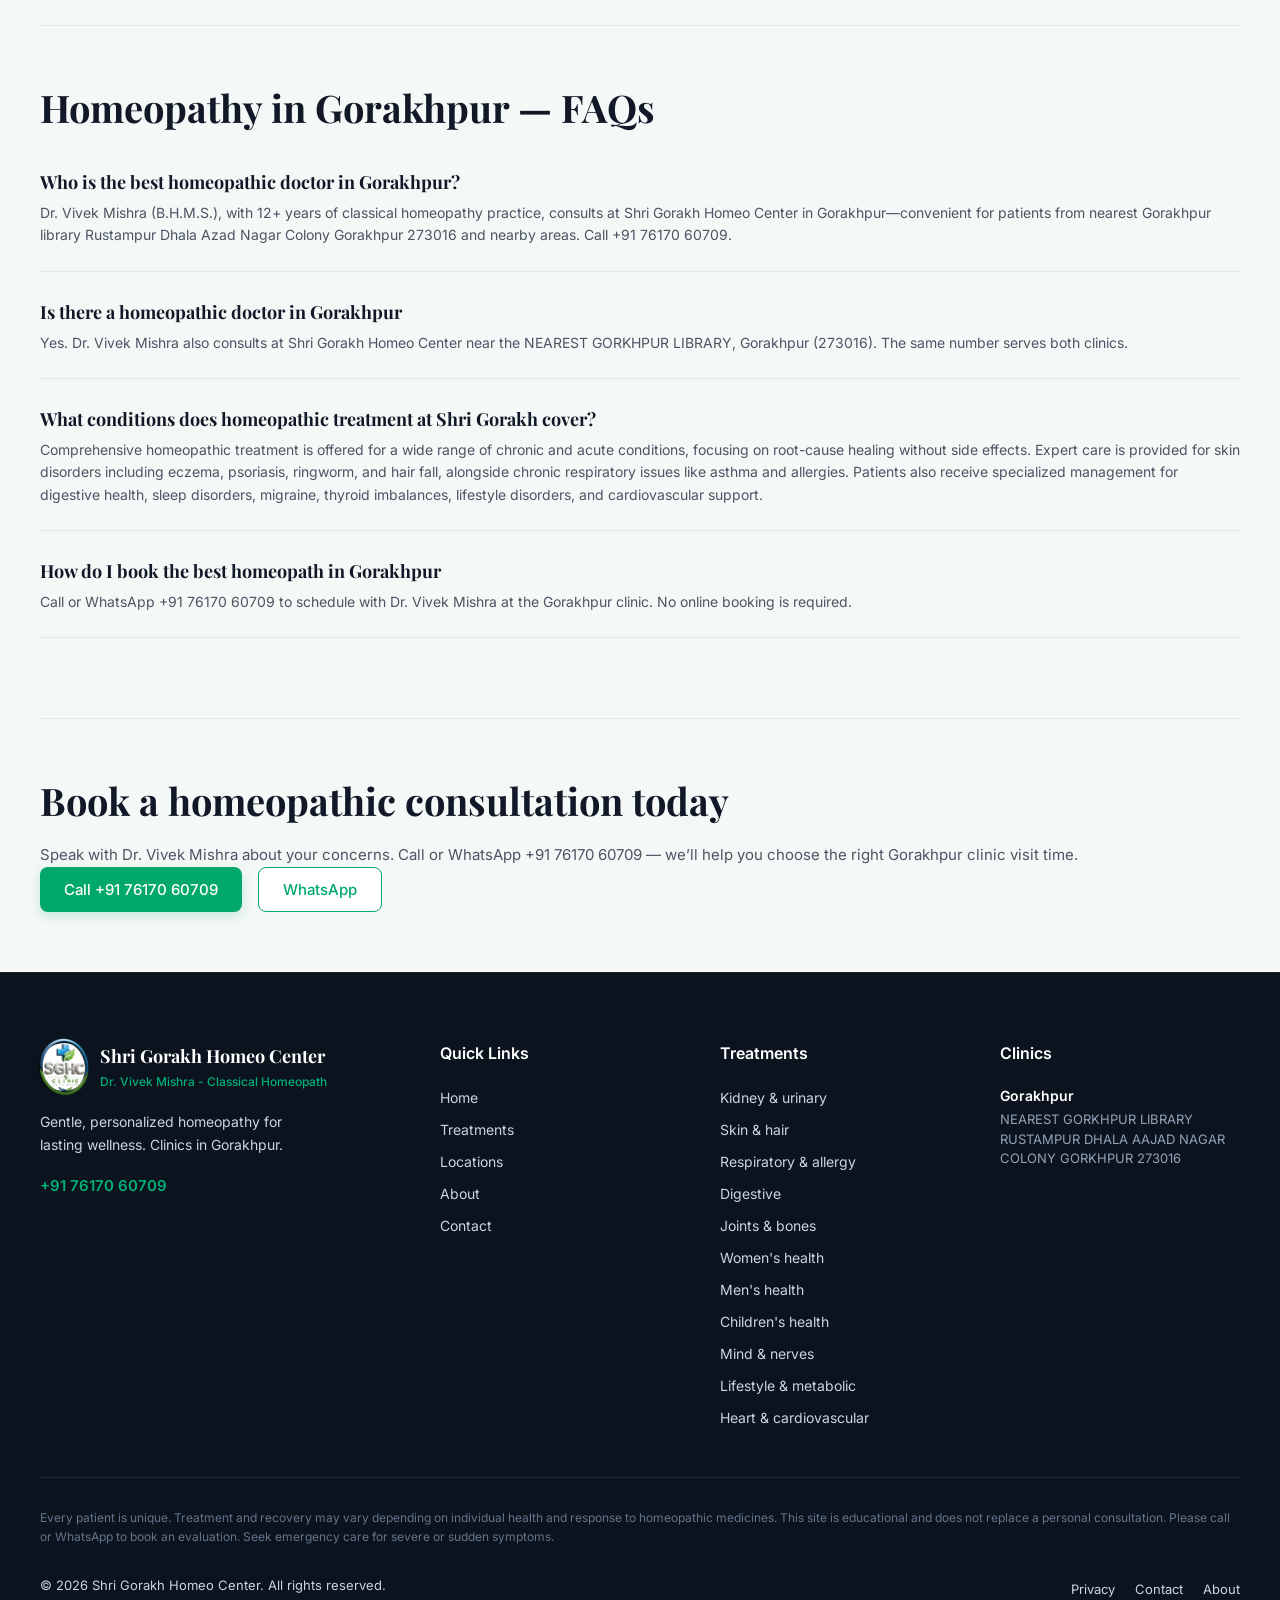
==== commit 97b11724: "Update index.html" ====
--- a/index.html
+++ b/index.html
@@ -93,7 +93,7 @@
                 <span class="section-tag">WHY PATIENTS VISIT</span>
                 <h2 class="section-main-title">Best homeopathic doctor in Gorakhpur</h2>
                 <p class="section-main-desc">
-                    Dr. Vivek Mishra practises classical homeopathy at Shri Gorakh Homyo Center in Gorakhpur. Care
+                    Dr. Vivek Mishra practises classical homeopathy at Shri Gorakh Homeo Center in Gorakhpur. Care
                     starts with careful listening and whole-person case-taking for individuals and families. Patients
                     visit for chronic and recurring concerns with classical, individualized homeopathic care—nearest
                     Gorakhpur Library Rustampur Dhala Azad Nagar Colony Gorakhpur 273016 and nearby areas. </p>
@@ -112,7 +112,7 @@
 
                 <!-- Added Image Container -->
                 <div class="clinic-image-item">
-                    <img src="image/image.jpeg" alt="Dr. Vivek Mishra consulting family at Shri Gorakh Homyo Center"
+                    <img src="image/image.jpeg" alt="Dr. Vivek Mishra consulting family at Shri Gorakh Homeo Center"
                         class="why-visit-img">
                 </div>
             </div>
@@ -252,7 +252,7 @@
             <span class="section-tag">CLINIC LOCATIONS</span>
             <h2 class="section-main-title">Homeopathy clinics in Gorakhpur.</h2>
             <p class="section-main-desc">
-                Visit Shri Gorakh Homyo Center in Gorakhpur or near the Police Station in Gorakhpur. Both branches share
+                Visit Shri Gorakh Homeo Center in Gorakhpur or near the Police Station in Gorakhpur. Both branches share
                 one number for appointments: +91 76170 60709.
             </p>
 
@@ -278,7 +278,7 @@
                 <div class="faq-item">
                     <h3>Who is the best homeopathic doctor in Gorakhpur?</h3>
                     <p>Dr. Vivek Mishra (B.H.M.S.), with 12+ years of classical homeopathy practice, consults at Shri
-                        Gorakh Homyo Center in Gorakhpur—convenient for patients from nearest Gorakhpur library
+                        Gorakh Homeo Center in Gorakhpur—convenient for patients from nearest Gorakhpur library
                         Rustampur Dhala Azad Nagar Colony Gorakhpur 273016 and nearby areas. Call +91 76170 60709.</p>
                 </div>
 
@@ -287,7 +287,7 @@
                 <!-- FAQ Item 2 -->
                 <div class="faq-item">
                     <h3>Is there a homeopathic doctor in Gorakhpur</h3>
-                    <p>Yes. Dr. Vivek Mishra also consults at Shri Gorakh Homyo Center near the NEAREST GORKHPUR
+                    <p>Yes. Dr. Vivek Mishra also consults at Shri Gorakh Homeo Center near the NEAREST GORKHPUR
                         LIBRARY, Gorakhpur (273016). The same number serves both clinics.</p>
                 </div>
 
@@ -336,7 +336,7 @@
                 <div class="footer-brand">
                     <div class="footer-logo-row">
            <div class="footer-logo-icon">
-    <img src="image/logo.png" alt="Shri Gorakh Homyo Center Logo" class="footer-logo-img" id="unique-footer-logo-id" width="26" height="26">
+    <img src="image/logo.png" alt="Shri Gorakh Homeo Center Logo" class="footer-logo-img" id="unique-footer-logo-id" width="26" height="26">
 </div>
 
 <style>
